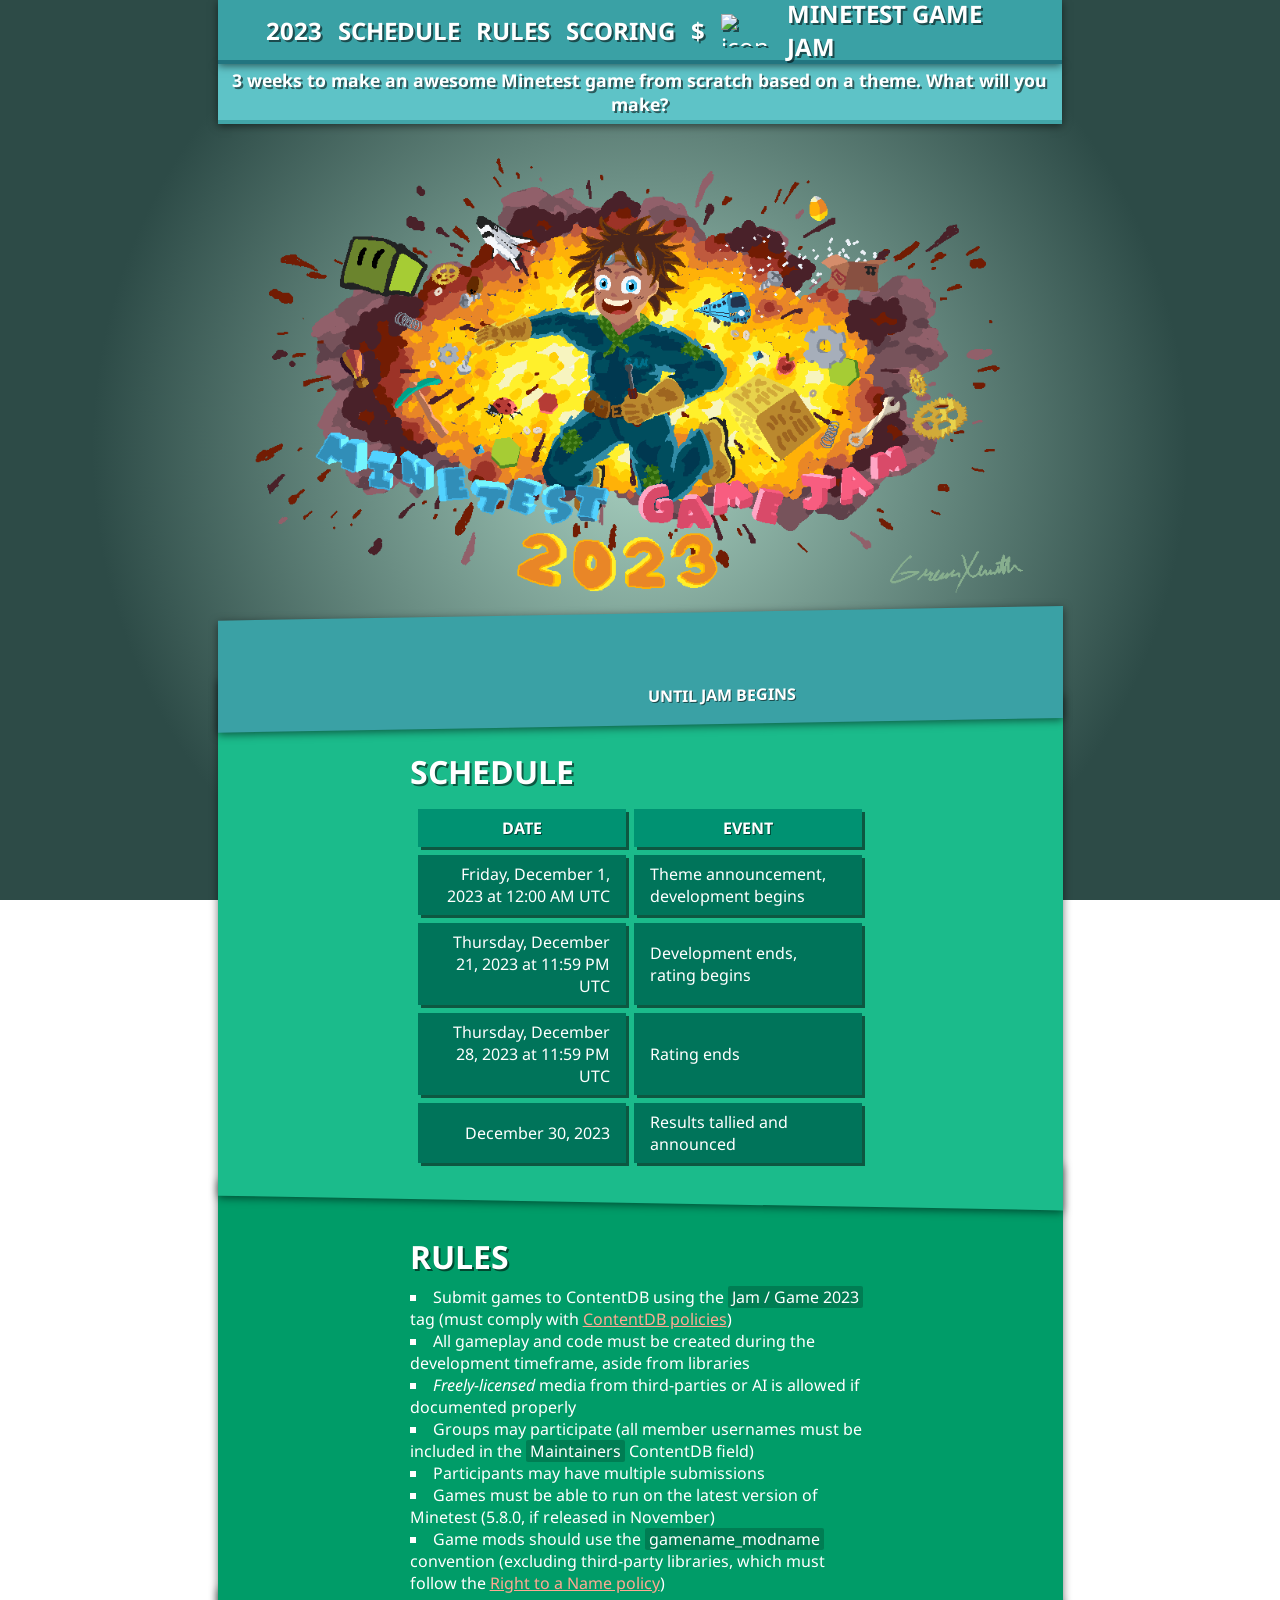
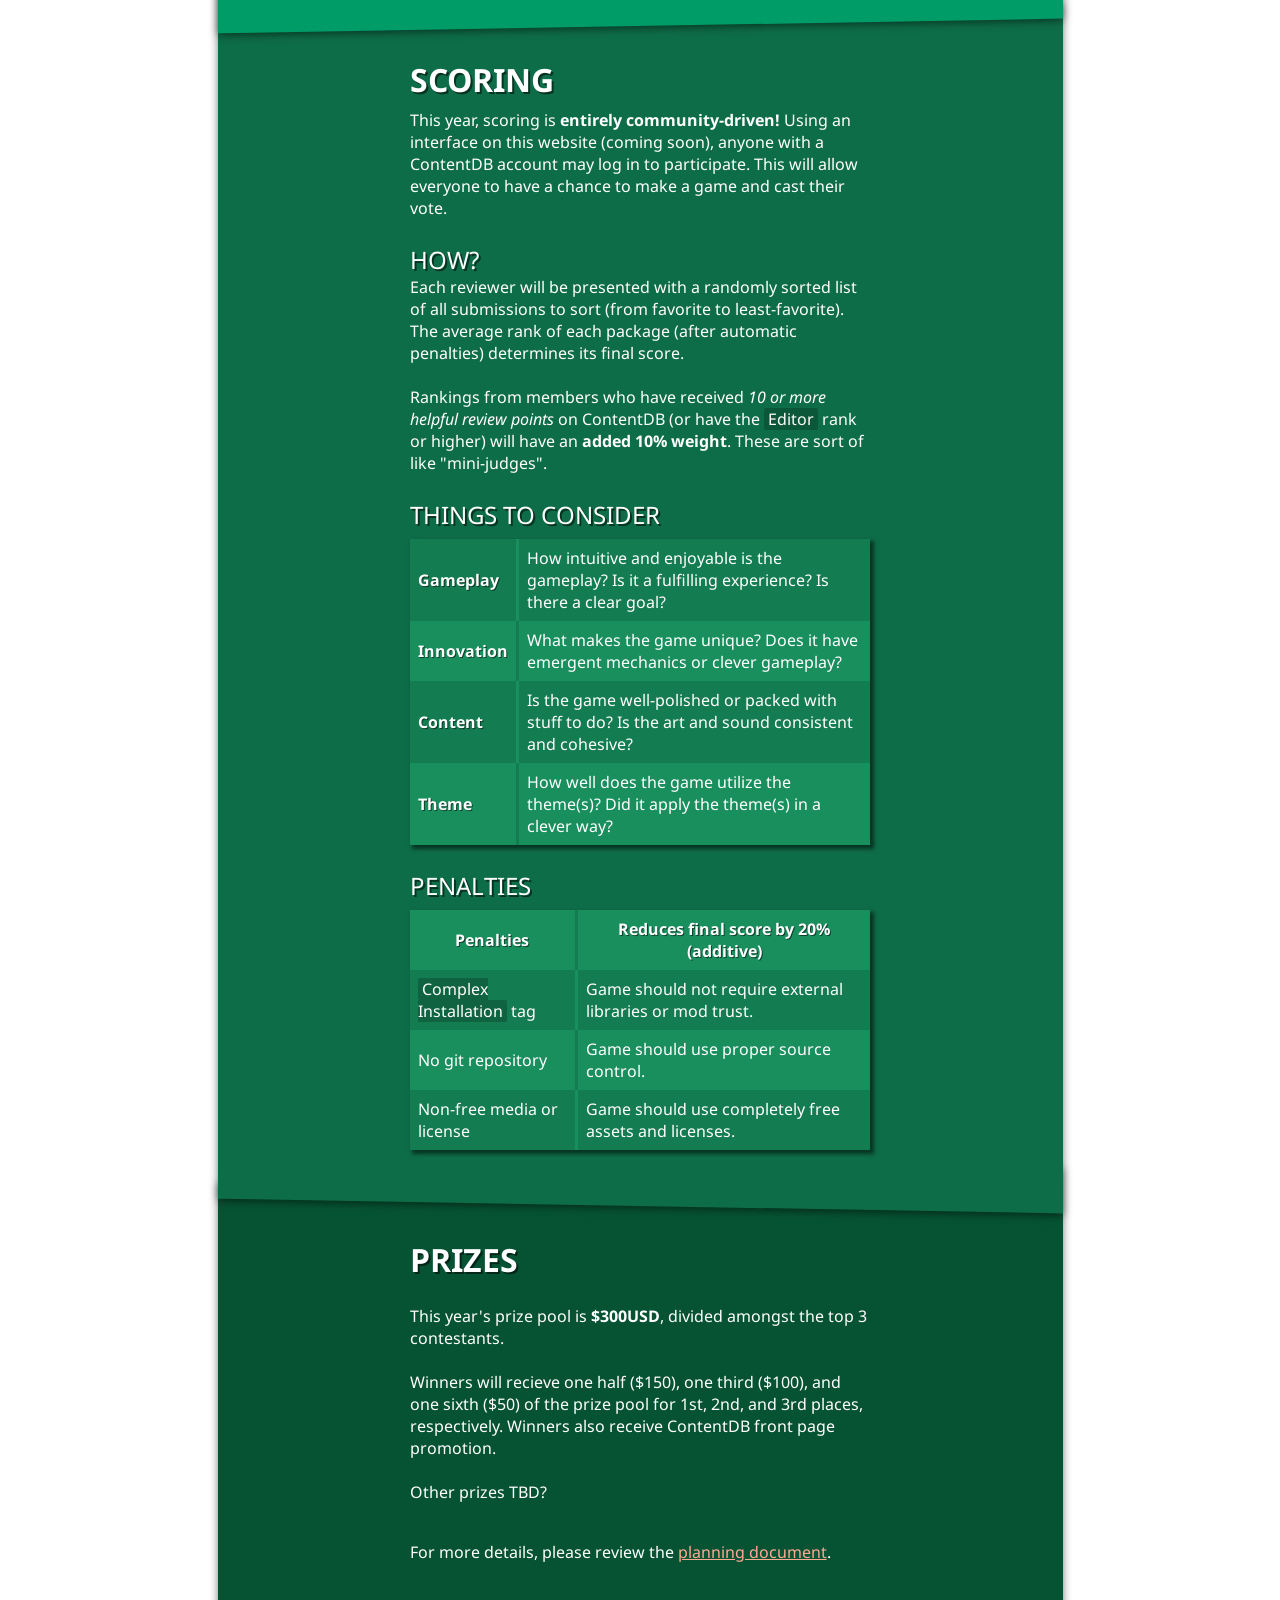
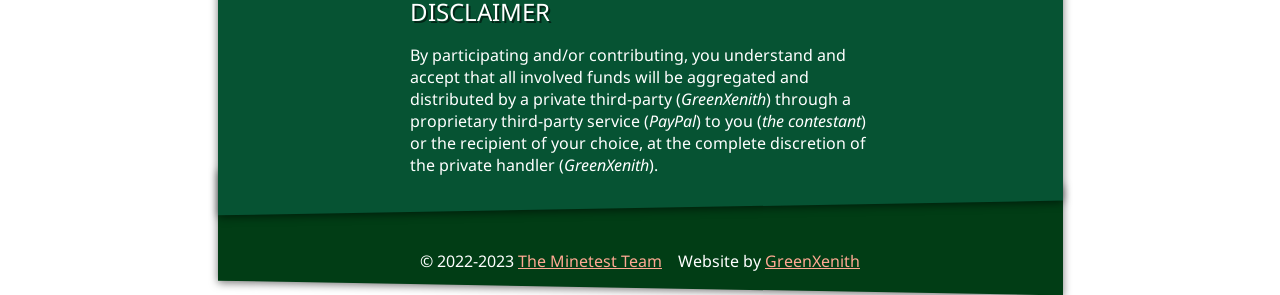
==== site/index.html @ 5c300ced "Add disclaimer" ====
<!DOCTYPE html>
<html lang="en">
<head>
    <meta charset="UTF-8">
    <meta http-equiv="X-UA-Compatible" content="IE=edge">
    <meta name="viewport" content="width=device-width, initial-scale=1.0">

    <title>2023 Minetest GAME JAM</title>
    <link rel="icon" href="https://raw.githubusercontent.com/minetest/minetest.github.io/master/media/icon.svg">

    <meta property="og:title" content="2023 Minetest GAME JAM" />
    <meta property="og:type" content="website" />
    <meta property="og:image" content="https://jam.minetest.net/img/banner.png" />
    <meta property="og:url" content="https://jam.minetest.net" />
    <meta name="theme-color" content="#688479">
    <meta name="twitter:card" content="summary_large_image" />

    <link rel="stylesheet" href="index.css?v=2">
</head>
<body>
    <div id="page-container">
        <nav>
            <ul>
                <li><a href="#">2023</a></li>
                <li><a href="#schedule">SCHEDULE</a></li>
                <li><a href="#rules">RULES</a></li>
                <li><a href="#scoring">SCORING</a></li>
                <li><a href="#prizes">$</a></li>
            </ul>
            <div>
                <img alt="icon" src="https://raw.githubusercontent.com/minetest/minetest.github.io/master/media/icon.svg">
                <h2>Minetest GAME JAM</h2>
            </div>
        </nav>

        <p id="about">3 weeks to make an awesome Minetest game from scratch based on a theme. What will you make?</p>

        <div id="banner">
            <img alt="" src="img/banner_layer_explosion.png">
            <img alt="" src="img/banner_layer_sam.png">
            <img alt="" src="img/banner_layer_words.png">
        </div>

        <div id="main">
            <div id="countdown">
                <div id="timer">
                    <div id="clock"></div>
                    <div id="next-event">until jam begins</div>
                </div>
            </div>
            <div id="schedule" class="content">
                <h1>Schedule</h1>
                <table>
                    <thead>
                        <tr>
                            <th>Date</th>
                            <th>Event<br></th>
                        </tr>
                    </thead>
                    <tbody>
                        <tr>
                            <td class="date" data-date="2023-12-01T00:00Z">December 1, 2023 @ 00:00 UTC</td>
                            <td>Theme announcement, development begins</td>
                        </tr>
                        <tr>
                            <td class="date" data-date="2023-12-21T23:59Z">December 21, 2023 @ 23:59 UTC</td>
                            <td>Development ends, rating begins</td>
                        </tr>
                        <tr>
                            <td class="date" data-date="2023-12-28T23:59Z">December 28, 2023 @ 23:59 UTC</td>
                            <td>Rating ends</td>
                        </tr>
                        <tr>
                            <td>December 30, 2023</td>
                            <td>Results tallied and announced<br></td>
                        </tr>
                    </tbody>
                </table>
            </div>
            <div id="rules" class="content">
                <h1>Rules</h1>
                <ul>
                    <li>Submit games to ContentDB using the <code>Jam / Game 2023</code> tag (must comply with <a href="https://content.minetest.net/policy_and_guidance/" target="_blank">ContentDB policies</a>)</li>
                    <li>All gameplay and code must be created during the development timeframe, aside from libraries</li>
                    <li><em>Freely-licensed</em> media from third-parties or AI is allowed if documented properly
                    <li>Groups may participate (all member usernames must be included in the <code>Maintainers</code> ContentDB field)</li>
                    <li>Participants may have multiple submissions</li>
                    <li>Games must be able to run on the latest version of Minetest (5.8.0, if released in November)</li>
                    <li>Game mods should use the <code>gamename_modname</code> convention (excluding third-party libraries, which must follow the <a href="https://content.minetest.net/policy_and_guidance/#31-right-to-a-name" target="_blank">Right to a Name policy</a>)</li>
                </ul>
            </div>
            <div id="scoring" class="content">
                <h1>Scoring</h1>
                <p>
                    This year, scoring is <strong>entirely community-driven!</strong> Using an interface on this website (coming soon), anyone with a ContentDB account may log in to participate. This will allow everyone to have a chance to make a game and cast their vote.
                </p>
                <h2>How?</h2>
                <p>
                    Each reviewer will be presented with a randomly sorted list of all submissions to sort (from favorite to least-favorite). The average rank of each package (after automatic penalties) determines its final score.<br><br>
                    Rankings from members who have received <em>10 or more helpful review points</em> on ContentDB (or have the <code>Editor</code> rank or higher) will have an <strong>added 10% weight</strong>. These are sort of like "mini-judges".
                </p>
                <h2>Things to Consider</h2>
                <table id="criteria">
                    <tbody>
                        <tr>
                            <td>Gameplay</td>
                            <td>How intuitive and enjoyable is the gameplay? Is it a fulfilling experience? Is there a clear goal?</td>
                        </tr>
                        <tr>
                            <td>Innovation</td>
                            <td>What makes the game unique? Does it have emergent mechanics or clever gameplay?</td>
                        </tr>
                        <tr>
                            <td>Content</td>
                            <td>Is the game well-polished or packed with stuff to do? Is the art and sound consistent and cohesive?</td>
                        </tr>
                        <tr>
                            <td>Theme</td>
                            <td>How well does the game utilize the theme(s)? Did it apply the theme(s) in a clever way?</td>
                        </tr>
                    </tbody>
                </table>
                <h2>Penalties</h2>
                <table id="penalties">
                    <thead>
                        <tr>
                            <th>Penalties</th>
                            <th>Reduces final score by 20% (additive)</th>
                        </tr>
                    </thead>
                    <tbody>
                        <tr>
                            <td><code>Complex Installation</code> tag</td>
                            <td>Game should not require external libraries or mod trust.</td>
                        </tr>
                        <tr>
                            <td>No git repository</td>
                            <td>Game should use proper source control.</td>
                        </tr>
                        <tr>
                            <td>Non-free media or license</td>
                            <td>Game should use completely free assets and licenses.</td>
                        </tr>
                    </tbody>
                </table>
            </div>
            <div id="prizes" class="content">
                <h1>Prizes</h1>
                <p>
                    This year's prize pool is <strong>$300USD</strong>, divided amongst the top 3 contestants.<br><br>
                    Winners will recieve one half ($150), one third ($100), and one sixth ($50) of the prize pool for 1st, 2nd, and 3rd places, respectively. Winners also receive ContentDB front page promotion.<br><br>
                    Other prizes TBD?<br><br>
                </p>
                <p>For more details, please review the <a href="https://github.com/GreenXenith/minetestgamejam/blob/master/2023/PLANNING.md#scoring" target="_blank">planning document</a>.</p>
                <h2>Disclaimer</h2>
                <p>By participating and/or contributing, you understand and accept that all involved funds will be aggregated and distributed by a private third-party (<em>GreenXenith</em>) through a proprietary third-party service (<em>PayPal</em>) to you (<em>the contestant</em>) or the recipient of your choice, at the complete discretion of the private handler (<em>GreenXenith</em>).</p>
            </div>
            <div id="footer" class="content">
                <span>&copy; 2022-2023 <a href="https://www.minetest.net/" target="
                    ">The Minetest Team</a></span>
                <span>Website by <a href="https://www.greenxenith.com/" target="
                    ">GreenXenith</a></span>
            </footer>
        </div>
    </div>

    <script src="index.js"></script>
</body>
</html>
---- site/index.css ----
/* Config */
:root {
    --color-1: rgb(58, 161, 165);
    --color-2: rgb(27, 187, 139);
    --color-3: rgb(0, 156, 104);
    --color-4: rgb(14, 109, 73);
    --color-5: rgb(6, 83, 51);
    --color-6: rgb(1, 61, 21);

    --sections: 6;
    --shadow-color: #00000088;
    --section-shadow: 0 2px 8px var(--shadow-color);
}

/* Fonts */
@font-face {
    src: url("fonts/NotoSans-Regular.ttf");
    font-family: "Noto Sans";
    font-style: normal;
    font-weight: 400;
}

@font-face {
    src: url("fonts/NotoSans-Italic.ttf");
    font-family: "Noto Sans";
    font-style: italic;
    font-weight: 400;
}

@font-face {
    src: url("fonts/NotoSans-Light.ttf");
    font-family: "Noto Sans";
    font-style: normal;
    font-weight: 300;
}

@font-face {
    src: url("fonts/NotoSans-LightItalic.ttf");
    font-family: "Noto Sans";
    font-style: italic;
    font-weight: 300;
}

@font-face {
    src: url("fonts/NotoSans-Bold.ttf");
    font-family: "Noto Sans";
    font-style: normal;
    font-weight: 700;
}

@font-face {
    src: url("fonts/NotoSans-BoldItalic.ttf");
    font-family: "Noto Sans";
    font-style: italic;
    font-weight: 700;
}

/* General */
* {
    box-sizing: border-box;
    margin: 0;
    padding: 0;
    border: 0;
    font-family: "Noto Sans", Times, sans-serif;
    font-weight: normal;
    color: #ffffff;
}

html, body {
    scrollbar-color: var(--color-1) transparent;
    scroll-behavior: smooth;
    box-sizing: border-box;
    height: 100%; width: 100%;
    margin: 0; padding: 0;
}

::-webkit-scrollbar-thumb {
    background: var(--color-1);
}

::-webkit-scrollbar, ::-webkit-scrollbar-track {
    background: var(--color-1);
}

body {
    display: flex;
    flex-direction: column;
    align-items: center;
    background: radial-gradient(circle, #a9d1c1, #2d4b47 70%);
    background-attachment: fixed;
}

#page-container {
    width: 66%;
    height: 100%;
}

nav {
    box-shadow: var(--section-shadow);
    padding-inline: 3rem;
    display: flex;
    flex-direction: row;
    justify-content: space-between;
    align-items: center;
    position: fixed;
    z-index: calc(var(--sections) + 1);
    width: 66%;
    height: 4rem;
    background-color: var(--color-1);
    border-bottom: 4px solid rgb(34, 117, 128);
    font-size: 1.5rem;
}

nav ul {
    display: flex;
    list-style-type: none;
}

nav ul li {
    margin-right: 1rem;
}

nav ul li a {
    font-weight: bold;
    color: white;
    text-decoration: none;
    text-shadow: 2px 2px var(--shadow-color);
}

nav ul li:hover {
    transform: translateX(-2px) translateY(-2px);
}

nav ul li:hover a {
    text-shadow: 4px 4px 1px var(--shadow-color);
}

nav div {
    filter: drop-shadow(2px 2px var(--shadow-color));
    display: flex;
    align-items: center;
}

nav img {
    display: inline;
    height: 2rem;
    margin-right: 0.5rem;
}

nav h2 {
    font-size: inherit;
    font-weight: bold;
    text-transform: uppercase;
}

#about {
    box-shadow: var(--section-shadow);
    font-weight: bold;
    text-shadow: 2px 2px var(--shadow-color);
    font-size: 1.1rem;
    margin-top: 4rem;
    text-align: center;
    background-color: rgb(94, 195, 199);
    border-bottom: 4px solid rgb(66, 165, 168);
    padding: 0.25rem;
}

#banner {
    display: flex;
    flex-direction: column;
    justify-content: center;
    align-items: center;
    position: relative;
    width: 100%;
    min-width: 100%;
    height: 50%;
    margin-top: 2rem;
    margin-bottom: 2rem;
}

#banner img {
    position: absolute;
    max-width: 100%;
    max-height: 100%;
    transition-timing-function: ease-out;
    transition-duration: 0.1s;
    transition-property: transform;
}

/* Main */
.content {
    scroll-margin-top: 1rem;
    padding-inline: 12rem;
    display: flex;
    flex-direction: column;
    justify-content: center;
    padding-bottom: 2rem;
}

.content h1 {
    margin-top: 2rem;
    margin-bottom: 0.5rem;
    font-weight: bold;
    text-transform: uppercase;
    text-shadow: 2px 2px var(--shadow-color);
}

.content a, footer a {
    color: rgb(255, 169, 147);
}

.content a:hover, footer a:hover {
    color: rgb(255, 204, 192);
}

code {
    padding: 0rem 0.25rem;
    background-color: #00000033;
    border-radius: 2px;
}

strong {
    font-weight: bold;
}

#main {
    margin-bottom: 5rem;
}

#main > * {
    margin-block: -2rem;
    padding-block: 2rem;
    position: relative;
    z-index: 3;
}

#main > *::before {
    box-shadow: var(--section-shadow);
    content: "";
    position: absolute;
    z-index: -1;
    top: 0;
    left: 0;
    width: 100%;
    height: 100%;
}

#main > *:nth-child(2n)::before {
    transform: skewY(1deg);
}

#main > *:nth-child(2n-1)::before {
    transform: skewY(-1deg);
}

#main > *:nth-child(1) {
    z-index: calc(var(--sections) - 0);
}

#main > *:nth-child(2) {
    z-index: calc(var(--sections) - 1);
}

#main > *:nth-child(3) {
    z-index: calc(var(--sections) - 2);
}

#main > *:nth-child(4) {
    z-index: calc(var(--sections) - 3);
}

#main > *:nth-child(5) {
    z-index: calc(var(--sections) - 4);
}

#main > *:nth-child(6) {
    z-index: calc(var(--sections) - 5);
}

#main > *:nth-child(1)::before {
    background-color: var(--color-1);
}

#main > *:nth-child(2)::before {
    background-color: var(--color-2);
}

#main > *:nth-child(3)::before {
    background-color: var(--color-3);
}

#main > *:nth-child(4)::before {
    background-color: var(--color-4);
}

#main > *:nth-child(5)::before {
    background-color: var(--color-5);
}

#main > *:nth-child(6)::before {
    background-color: var(--color-6);
}

#countdown {
    transform-origin: bottom right;
    display: flex;
    justify-content: center;
    align-items: center;
    transform: skewY(-1deg);
    height: 7rem;
}

#countdown::before {
    transform: skewY(0) !important;
}

#timer {
    position: relative;
}

#timer #clock {
    display: inline;
    font-size: 3rem;
    font-weight: bold;
    text-shadow: 3px 3px var(--shadow-color);
}

#timer #next-event {
    display: inline;
    position: absolute;
    top: 1rem;
    width: max-content;
    margin-left: 0.5rem;
    font-size: 1rem;
    font-weight: 600;
    text-transform: uppercase;
    text-shadow: 1px 1px var(--shadow-color);
}

#schedule table {
    border-spacing: 0.5rem;
}

#schedule table th, #schedule table td {
    box-shadow: 3px 3px var(--shadow-color);
    padding: 0.5rem 1rem;
}

#schedule tr td:first-child {
    text-align: end;
}

#schedule th {
    background-color: rgb(0, 146, 114);
    font-weight: bold;
    text-transform: uppercase;
    text-shadow: 1px 1px var(--shadow-color);
}

#schedule td {
    background-color: rgb(0, 116, 90);
}

#rules ul {
    list-style-position: inside;
    list-style-type: square;
}

#scoring h2 {
    text-transform: uppercase;
    text-shadow: 2px 2px var(--shadow-color);
}

#scoring p, #scoring table {
    margin-bottom: 1.5rem;
}

#scoring table {
    border-collapse: collapse;
    box-shadow: 3px 3px 4px 1px var(--shadow-color);
    margin-top: 0.5rem;
    --table-color-1: rgb(25, 143, 94);
    --table-color-2: rgb(20, 124, 81);
}

#scoring table tr, #scoring table td, #scoring table th {
    padding: 0.5rem 0.5rem;
}

#scoring table tr:nth-child(odd) td:first-child {
    border-right: 3px solid var(--table-color-1);
}

#scoring table tr:nth-child(even) td:first-child, #scoring table th:first-child {
    border-right: 3px solid var(--table-color-2);
}

#scoring table tr:nth-child(odd) {
    background-color: var(--table-color-2);
}

#scoring table th, #scoring table tr:nth-child(even) {
    background-color: var(--table-color-1);
}

#criteria td:first-child, #penalties th {
    text-shadow: 1px 1px var(--shadow-color);
    font-weight: bold;
}

#scoring p:last-child {
    margin-top: 2rem;
}

#prizes h2 {
    margin-top: 2rem;
    text-transform: uppercase;
    text-shadow: 2px 2px var(--shadow-color);
}

#prizes p {
    margin-top: 1rem;
}

#footer {
    flex-direction: row;
    justify-content: center;
    align-items: flex-end;
    gap: 1rem;
    height: 5rem;
    padding-top: 6rem;
    padding-bottom: 1rem;
}

@media (max-width: 1000px) {
    nav {
        justify-content: center;
        position: relative;
        width: 100%;
        padding: 1rem;
    }

    nav ul {
        display: none;
    }

    nav div {
        font-size: 1rem;
    }

    #about {
        margin-top: 0;
    }

    #banner {
        height: 30%;
    }

    #page-container {
        width: 80%;
    }

    .content {
        padding-inline: 1rem;
    }

    #timer #clock {
        display: block;
        font-size: 2rem;
    }

    #timer #next-event {
        display: block;
        position: relative;
        top: 0;
        margin-left: unset;
        text-align: center;
        width: 100%;
        text-shadow: 1px 1px var(--shadow-color);
    }
}
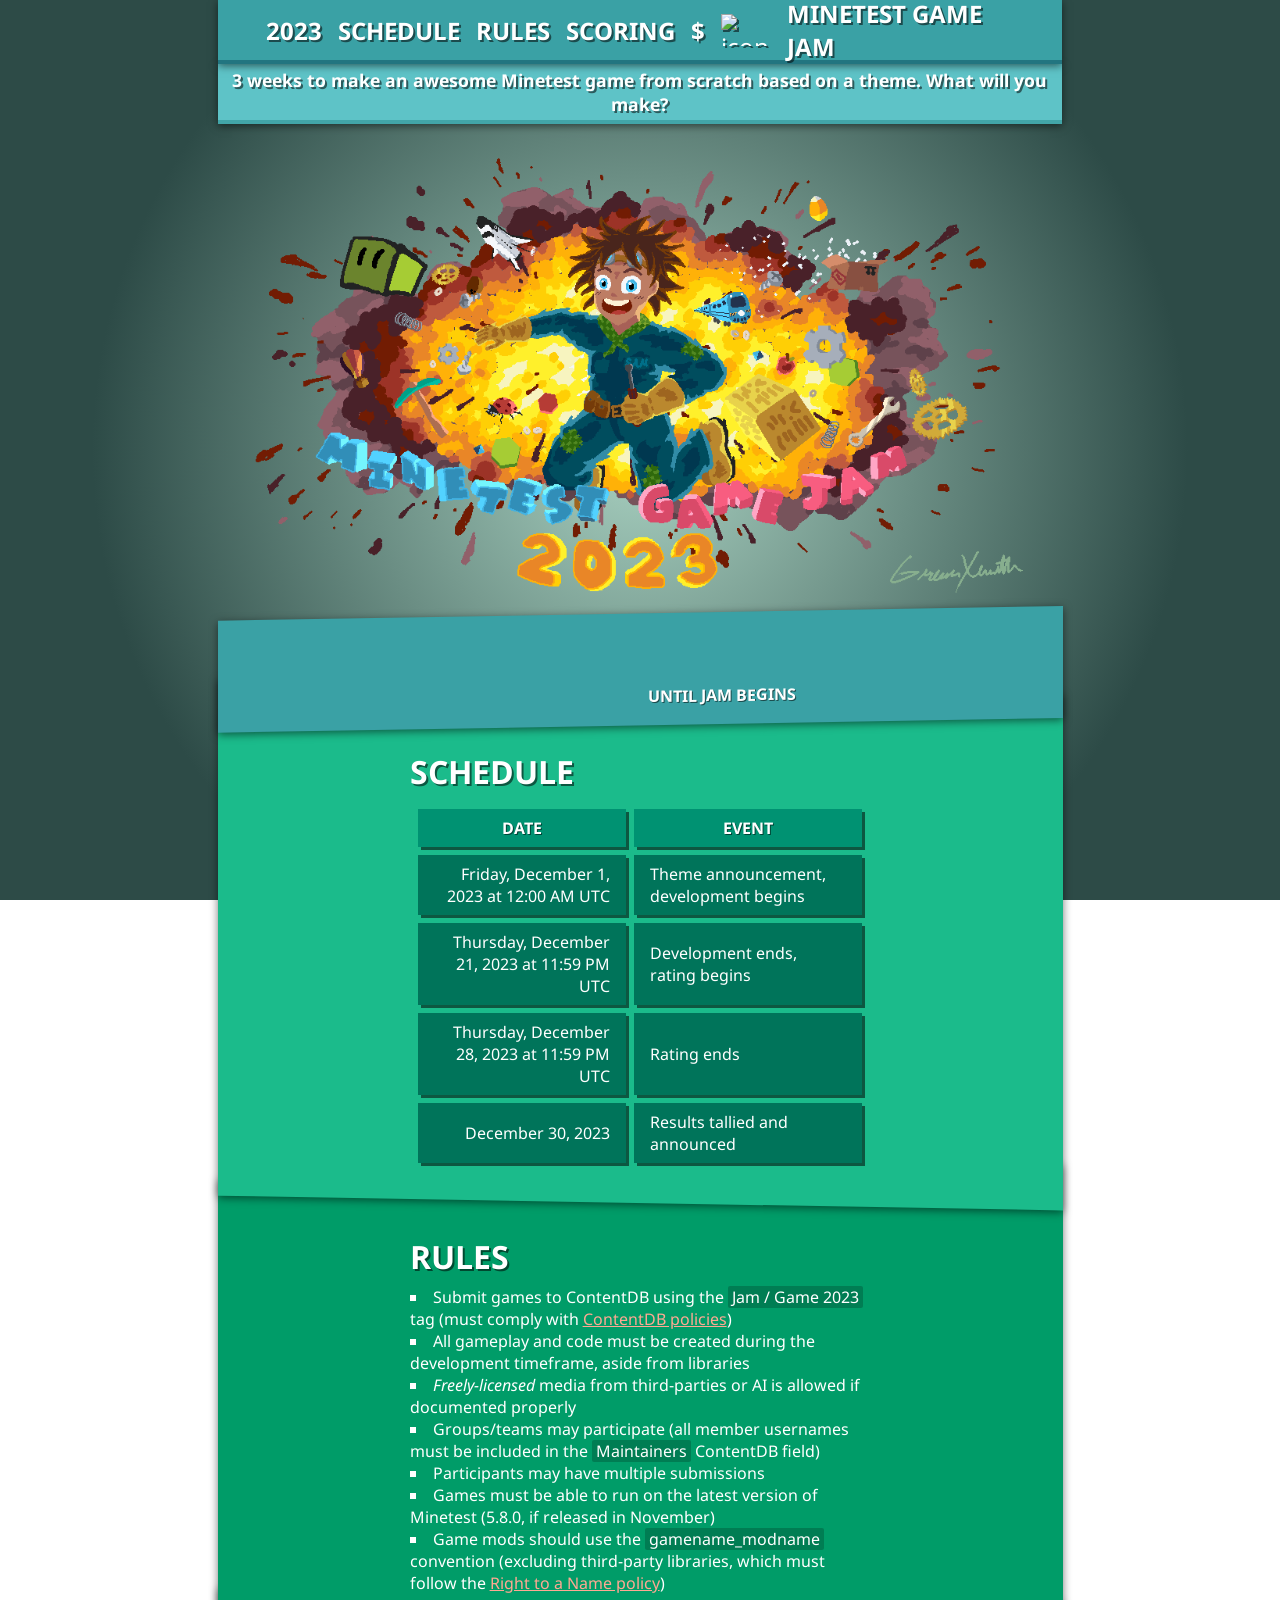
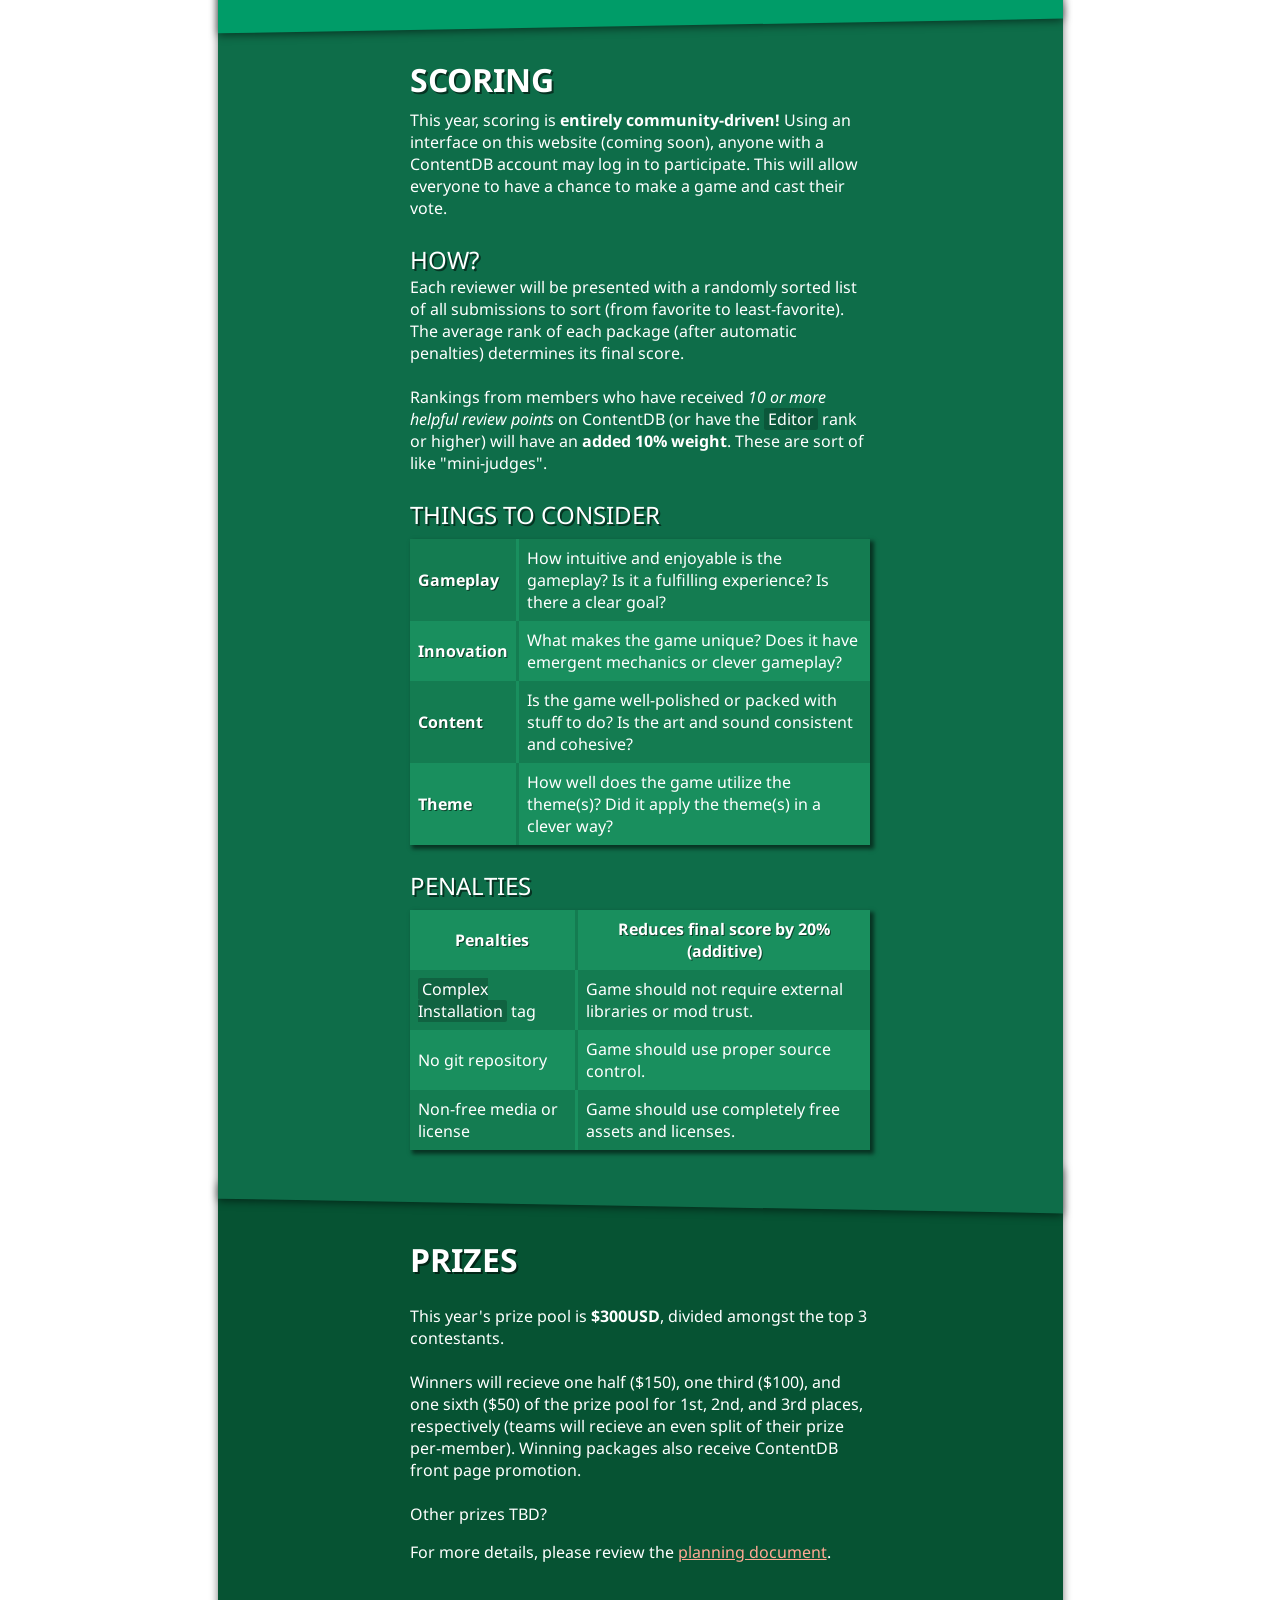
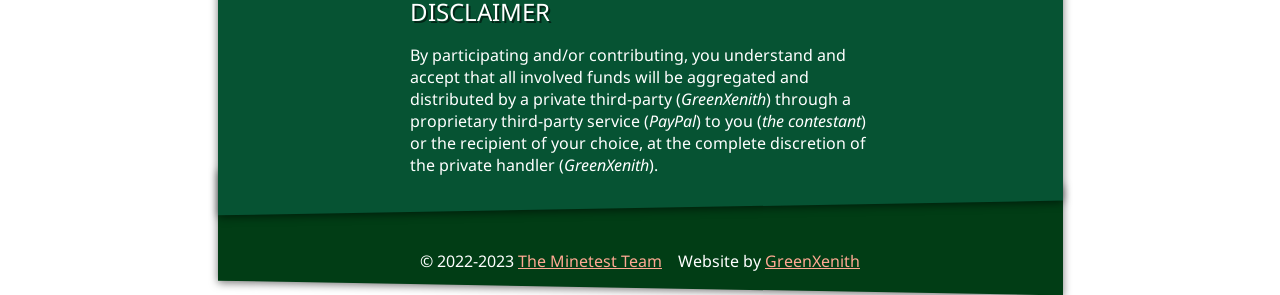
==== commit 763c92b1: "Clarify teams" ====
--- a/site/index.html
+++ b/site/index.html
@@ -83,7 +83,7 @@
                     <li>Submit games to ContentDB using the <code>Jam / Game 2023</code> tag (must comply with <a href="https://content.minetest.net/policy_and_guidance/" target="_blank">ContentDB policies</a>)</li>
                     <li>All gameplay and code must be created during the development timeframe, aside from libraries</li>
                     <li><em>Freely-licensed</em> media from third-parties or AI is allowed if documented properly
-                    <li>Groups may participate (all member usernames must be included in the <code>Maintainers</code> ContentDB field)</li>
+                    <li>Groups/teams may participate (all member usernames must be included in the <code>Maintainers</code> ContentDB field)</li>
                     <li>Participants may have multiple submissions</li>
                     <li>Games must be able to run on the latest version of Minetest (5.8.0, if released in November)</li>
                     <li>Game mods should use the <code>gamename_modname</code> convention (excluding third-party libraries, which must follow the <a href="https://content.minetest.net/policy_and_guidance/#31-right-to-a-name" target="_blank">Right to a Name policy</a>)</li>
@@ -148,8 +148,8 @@
                 <h1>Prizes</h1>
                 <p>
                     This year's prize pool is <strong>$300USD</strong>, divided amongst the top 3 contestants.<br><br>
-                    Winners will recieve one half ($150), one third ($100), and one sixth ($50) of the prize pool for 1st, 2nd, and 3rd places, respectively. Winners also receive ContentDB front page promotion.<br><br>
-                    Other prizes TBD?<br><br>
+                    Winners will recieve one half ($150), one third ($100), and one sixth ($50) of the prize pool for 1st, 2nd, and 3rd places, respectively (teams will recieve an even split of their prize per-member). Winning packages also receive ContentDB front page promotion.<br><br>
+                    Other prizes TBD?<br>
                 </p>
                 <p>For more details, please review the <a href="https://github.com/GreenXenith/minetestgamejam/blob/master/2023/PLANNING.md#scoring" target="_blank">planning document</a>.</p>
                 <h2>Disclaimer</h2>
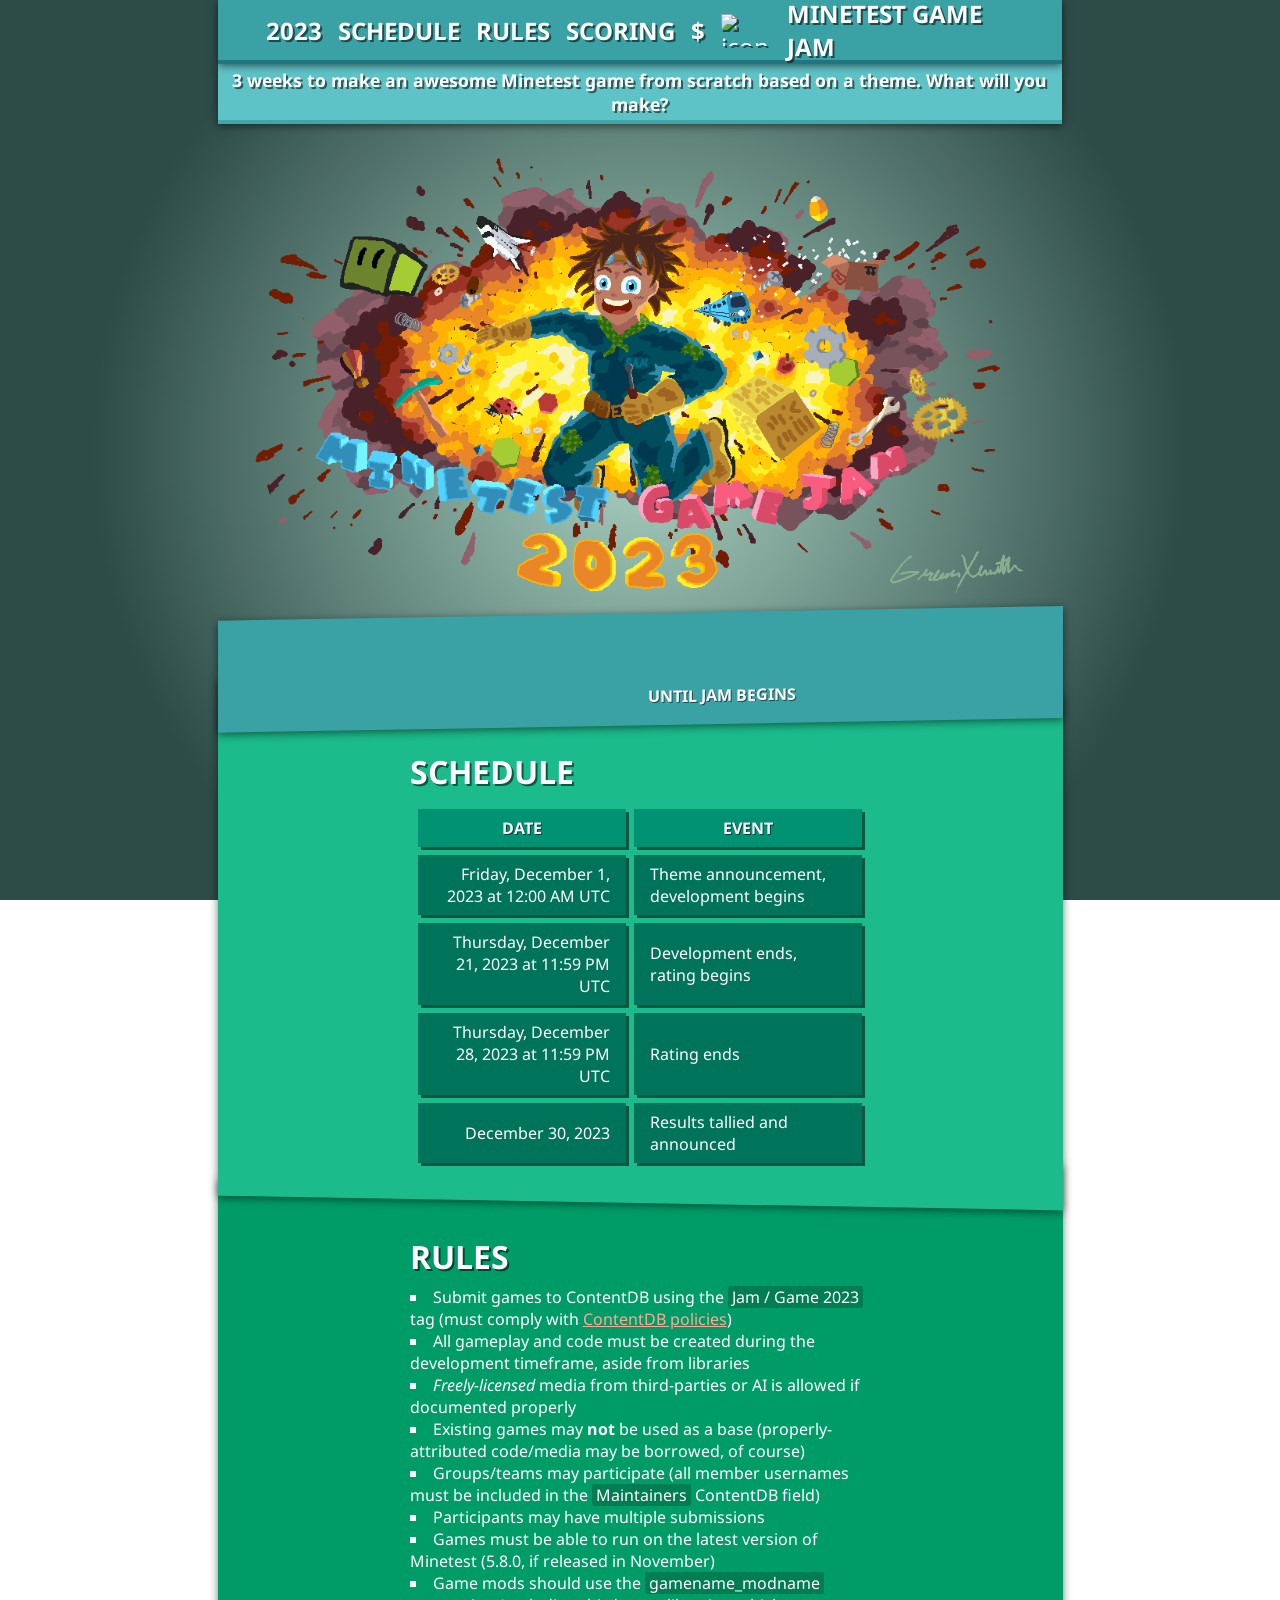
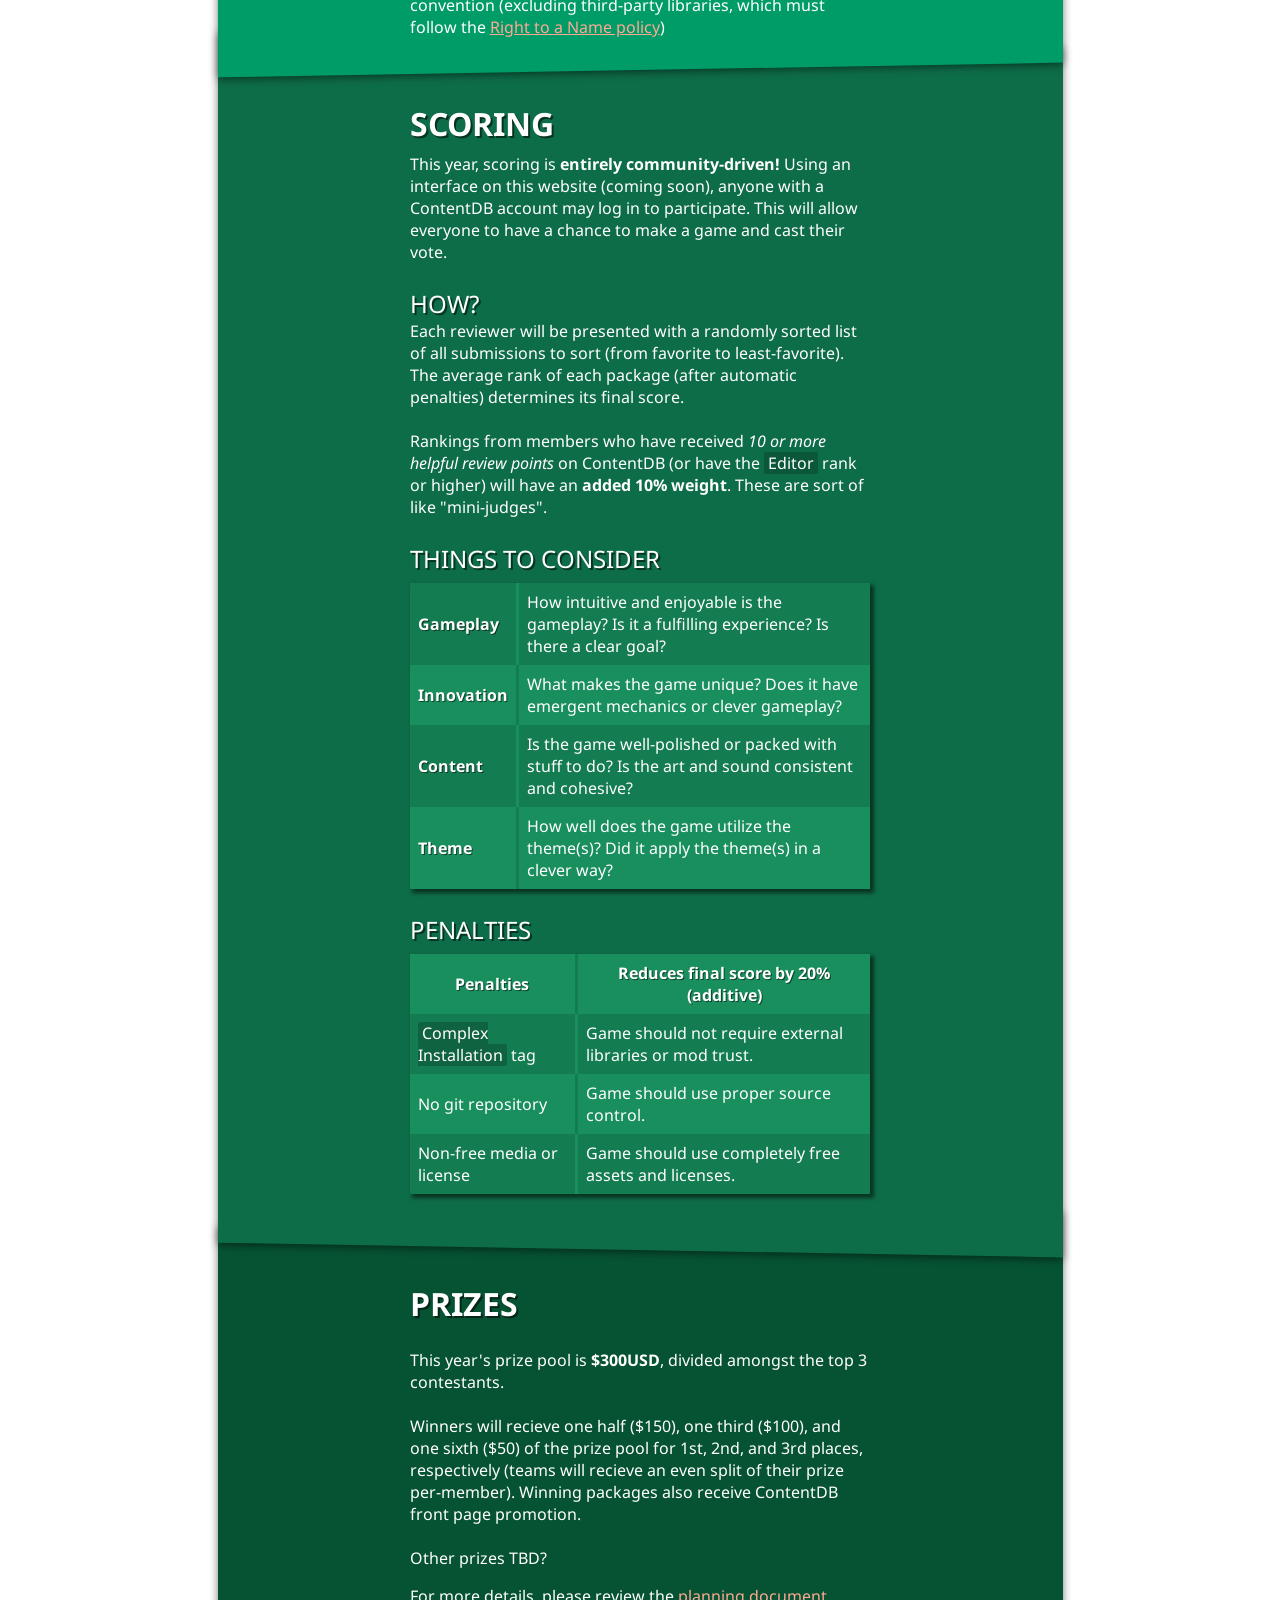
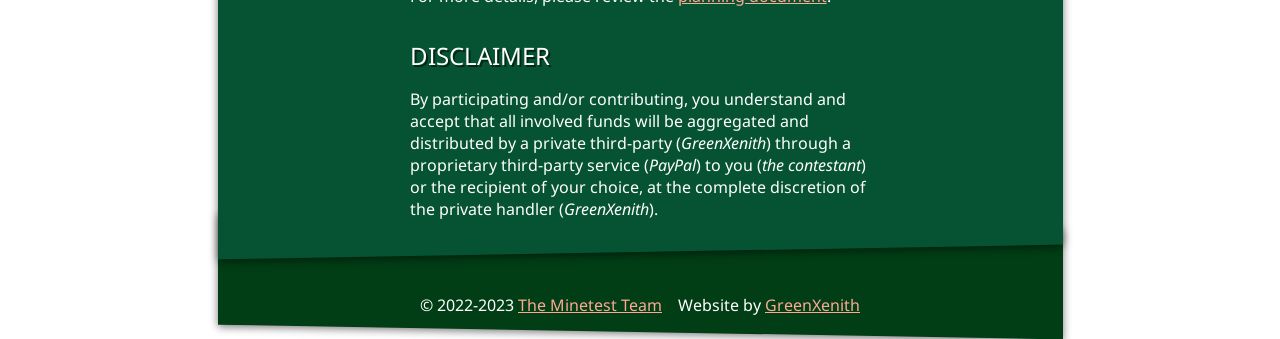
==== commit 4aee702e: "Clarify base games not allowed" ====
--- a/site/index.html
+++ b/site/index.html
@@ -82,7 +82,8 @@
                 <ul>
                     <li>Submit games to ContentDB using the <code>Jam / Game 2023</code> tag (must comply with <a href="https://content.minetest.net/policy_and_guidance/" target="_blank">ContentDB policies</a>)</li>
                     <li>All gameplay and code must be created during the development timeframe, aside from libraries</li>
-                    <li><em>Freely-licensed</em> media from third-parties or AI is allowed if documented properly
+                    <li><em>Freely-licensed</em> media from third-parties or AI is allowed if documented properly</li>
+                    <li>Existing games may <strong>not</strong> be used as a base (properly-attributed code/media may be borrowed, of course)</li>
                     <li>Groups/teams may participate (all member usernames must be included in the <code>Maintainers</code> ContentDB field)</li>
                     <li>Participants may have multiple submissions</li>
                     <li>Games must be able to run on the latest version of Minetest (5.8.0, if released in November)</li>
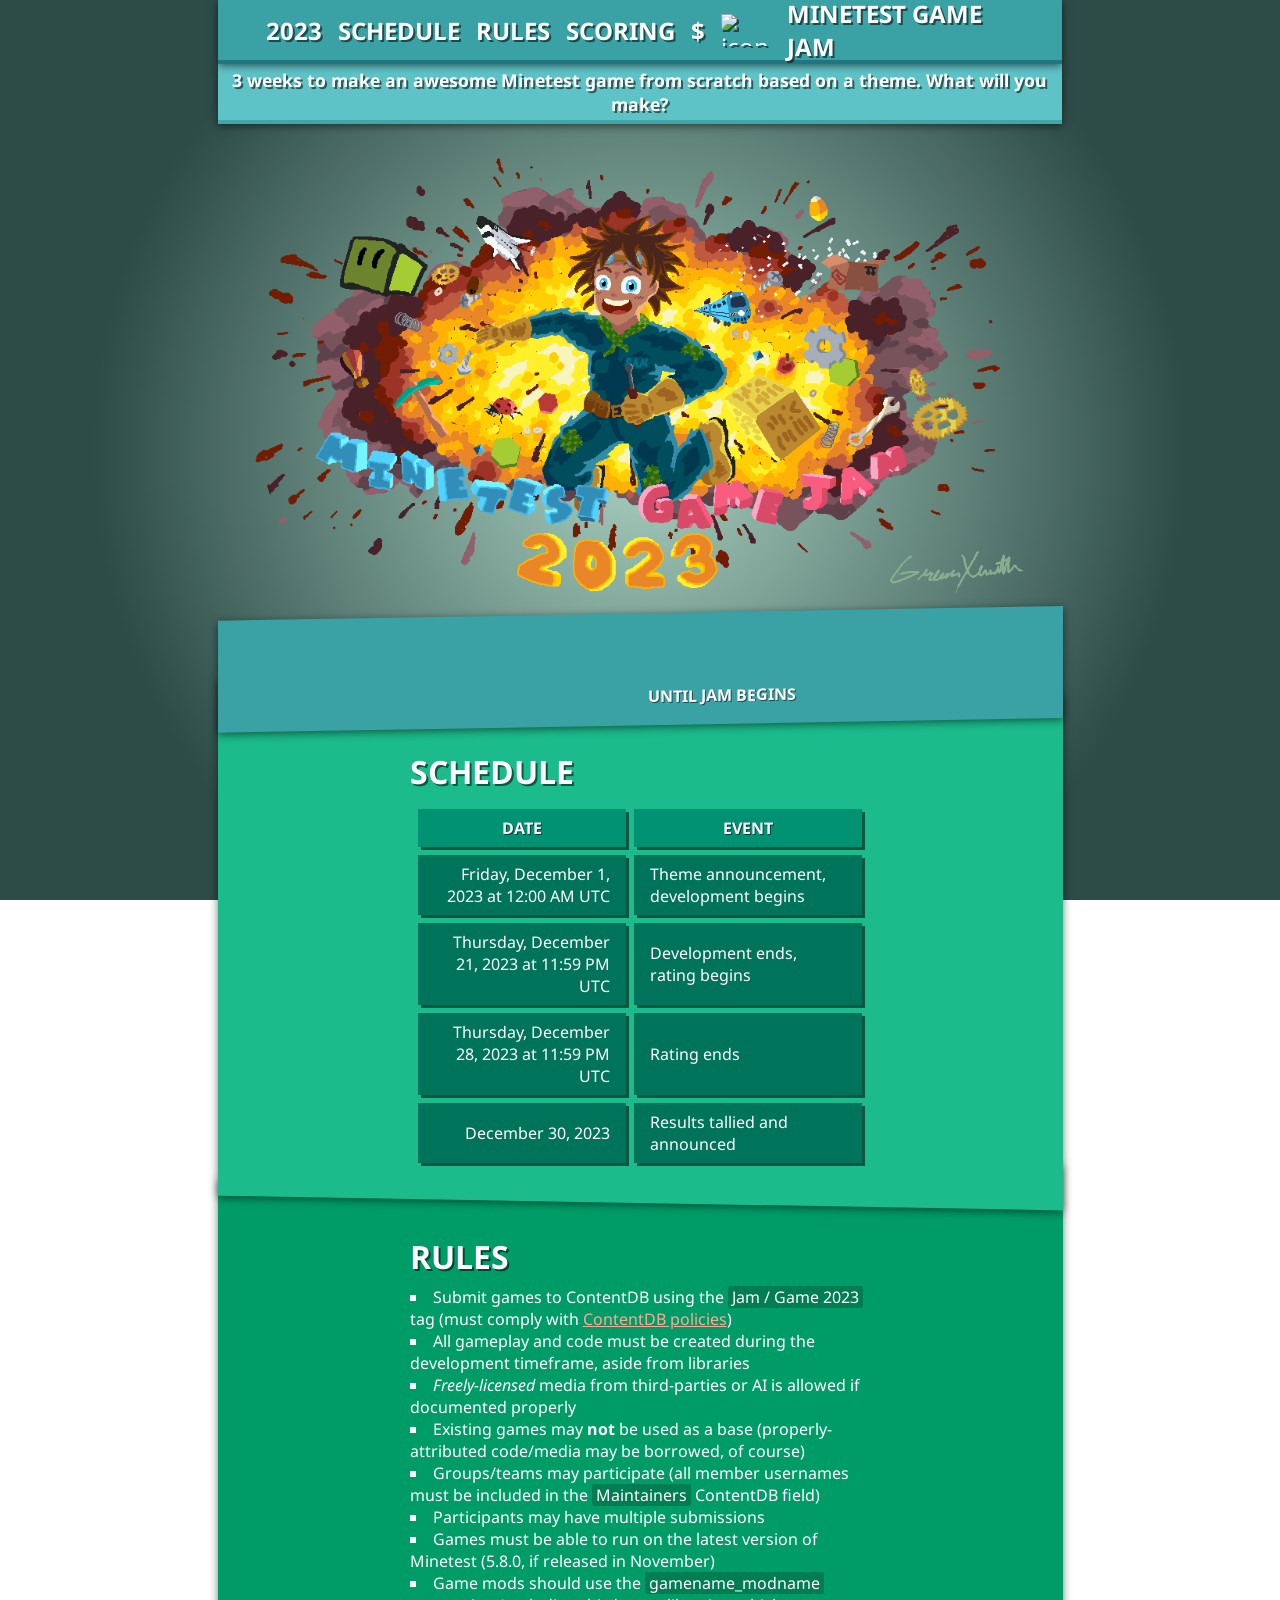
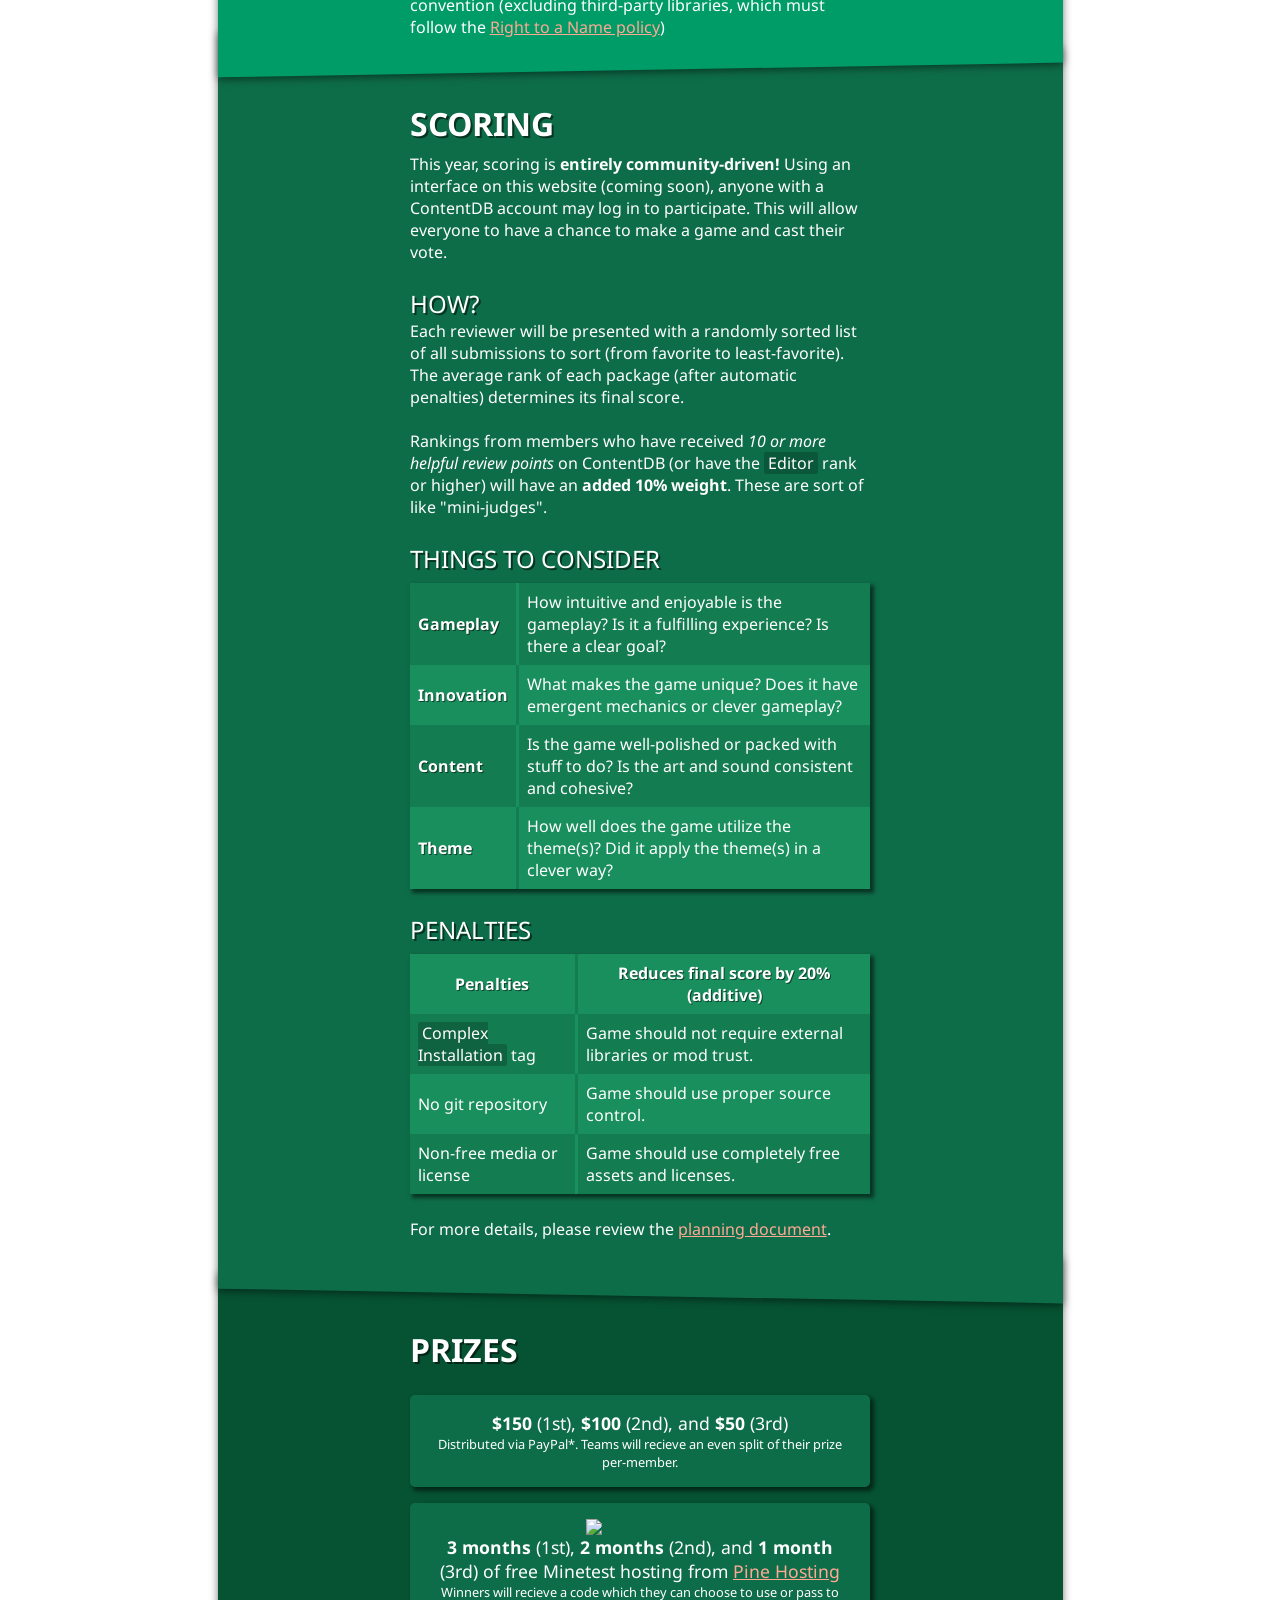
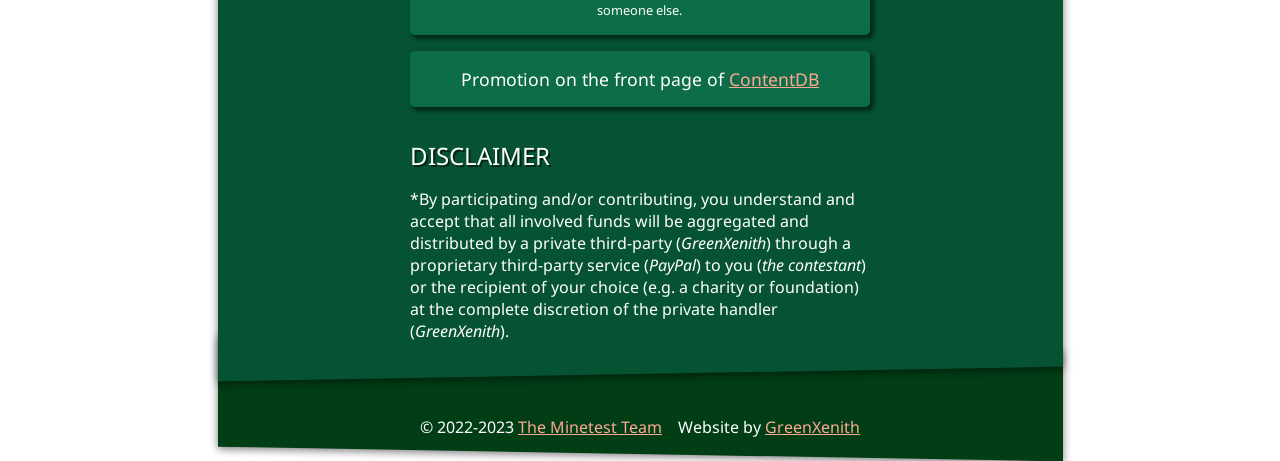
==== commit d1738a8e: "Update prize section" ====
--- a/site/index.html
+++ b/site/index.html
@@ -144,17 +144,26 @@
                         </tr>
                     </tbody>
                 </table>
+                <p>For more details, please review the <a href="https://github.com/GreenXenith/minetestgamejam/blob/master/2023/PLANNING.md#scoring" target="_blank">planning document</a>.</p>
             </div>
             <div id="prizes" class="content">
                 <h1>Prizes</h1>
-                <p>
-                    This year's prize pool is <strong>$300USD</strong>, divided amongst the top 3 contestants.<br><br>
-                    Winners will recieve one half ($150), one third ($100), and one sixth ($50) of the prize pool for 1st, 2nd, and 3rd places, respectively (teams will recieve an even split of their prize per-member). Winning packages also receive ContentDB front page promotion.<br><br>
-                    Other prizes TBD?<br>
-                </p>
-                <p>For more details, please review the <a href="https://github.com/GreenXenith/minetestgamejam/blob/master/2023/PLANNING.md#scoring" target="_blank">planning document</a>.</p>
+                <div class="prize">
+                    <p><strong>$150</strong> (1st), <strong>$100</strong> (2nd), and <strong>$50 </strong>(3rd)</p>
+                    <sub>Distributed via PayPal*. Teams will recieve an even split of their prize per-member.</sub>
+                </div>
+                <div class="prize">
+                    <img src="https://pinehosting.com/img/logo/logo2.webp">
+                    <p>
+                        <strong>3 months</strong> (1st), <strong>2 months</strong> (2nd), and <strong>1 month</strong> (3rd) of free Minetest hosting from <a href="https://pinehosting.com/minetest" target="_blank">Pine Hosting</a><br>
+                    </p>
+                    <sub>Winners will recieve a code which they can choose to use or pass to someone else.</sub>
+                </div>
+                <div class="prize">
+                    <p>Promotion on the front page of <a href="https://content.minetest.net/">ContentDB</a></p>
+                </div>
                 <h2>Disclaimer</h2>
-                <p>By participating and/or contributing, you understand and accept that all involved funds will be aggregated and distributed by a private third-party (<em>GreenXenith</em>) through a proprietary third-party service (<em>PayPal</em>) to you (<em>the contestant</em>) or the recipient of your choice, at the complete discretion of the private handler (<em>GreenXenith</em>).</p>
+                <p>*By participating and/or contributing, you understand and accept that all involved funds will be aggregated and distributed by a private third-party (<em>GreenXenith</em>) through a proprietary third-party service (<em>PayPal</em>) to you (<em>the contestant</em>) or the recipient of your choice (e.g. a charity or foundation) at the complete discretion of the private handler (<em>GreenXenith</em>).</p>
             </div>
             <div id="footer" class="content">
                 <span>&copy; 2022-2023 <a href="https://www.minetest.net/" target="
--- a/site/index.css
+++ b/site/index.css
@@ -408,8 +408,8 @@
     font-weight: bold;
 }
 
-#scoring p:last-child {
-    margin-top: 2rem;
+#prizes > p {
+    margin-top: 1rem;
 }
 
 #prizes h2 {
@@ -418,8 +418,28 @@
     text-shadow: 2px 2px var(--shadow-color);
 }
 
-#prizes p {
+.prize {
+    display: flex;
+    flex-direction: column;
+    align-items: center;
+    text-align: center;
+    background-color: var(--color-4);
     margin-top: 1rem;
+    padding: 1rem;
+    border-radius: 5px;
+    box-shadow: 3px 3px 4px 1px var(--shadow-color);
+}
+
+.prize p {
+    font-size: 1.1rem;
+}
+
+.prize sub {
+    font-size: 0.8rem;
+}
+
+.prize img {
+    width: 25%;
 }
 
 #footer {
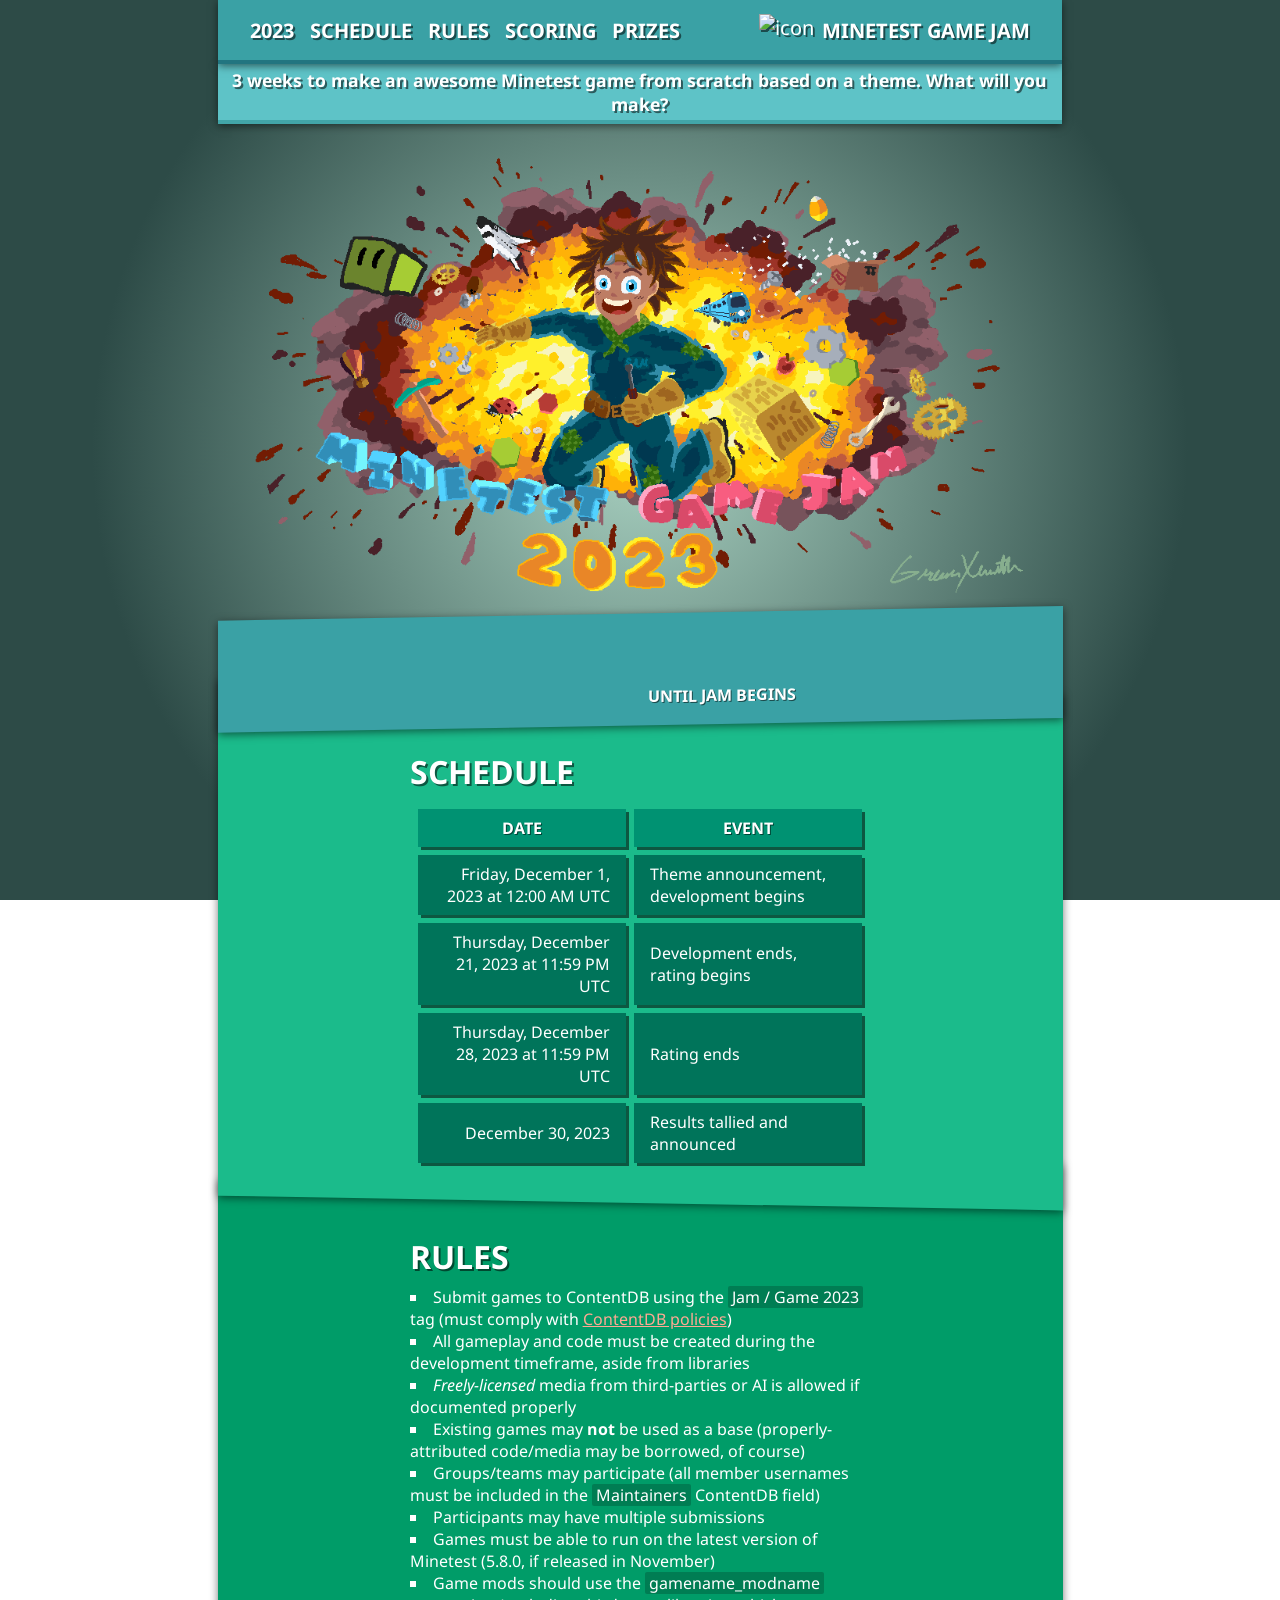
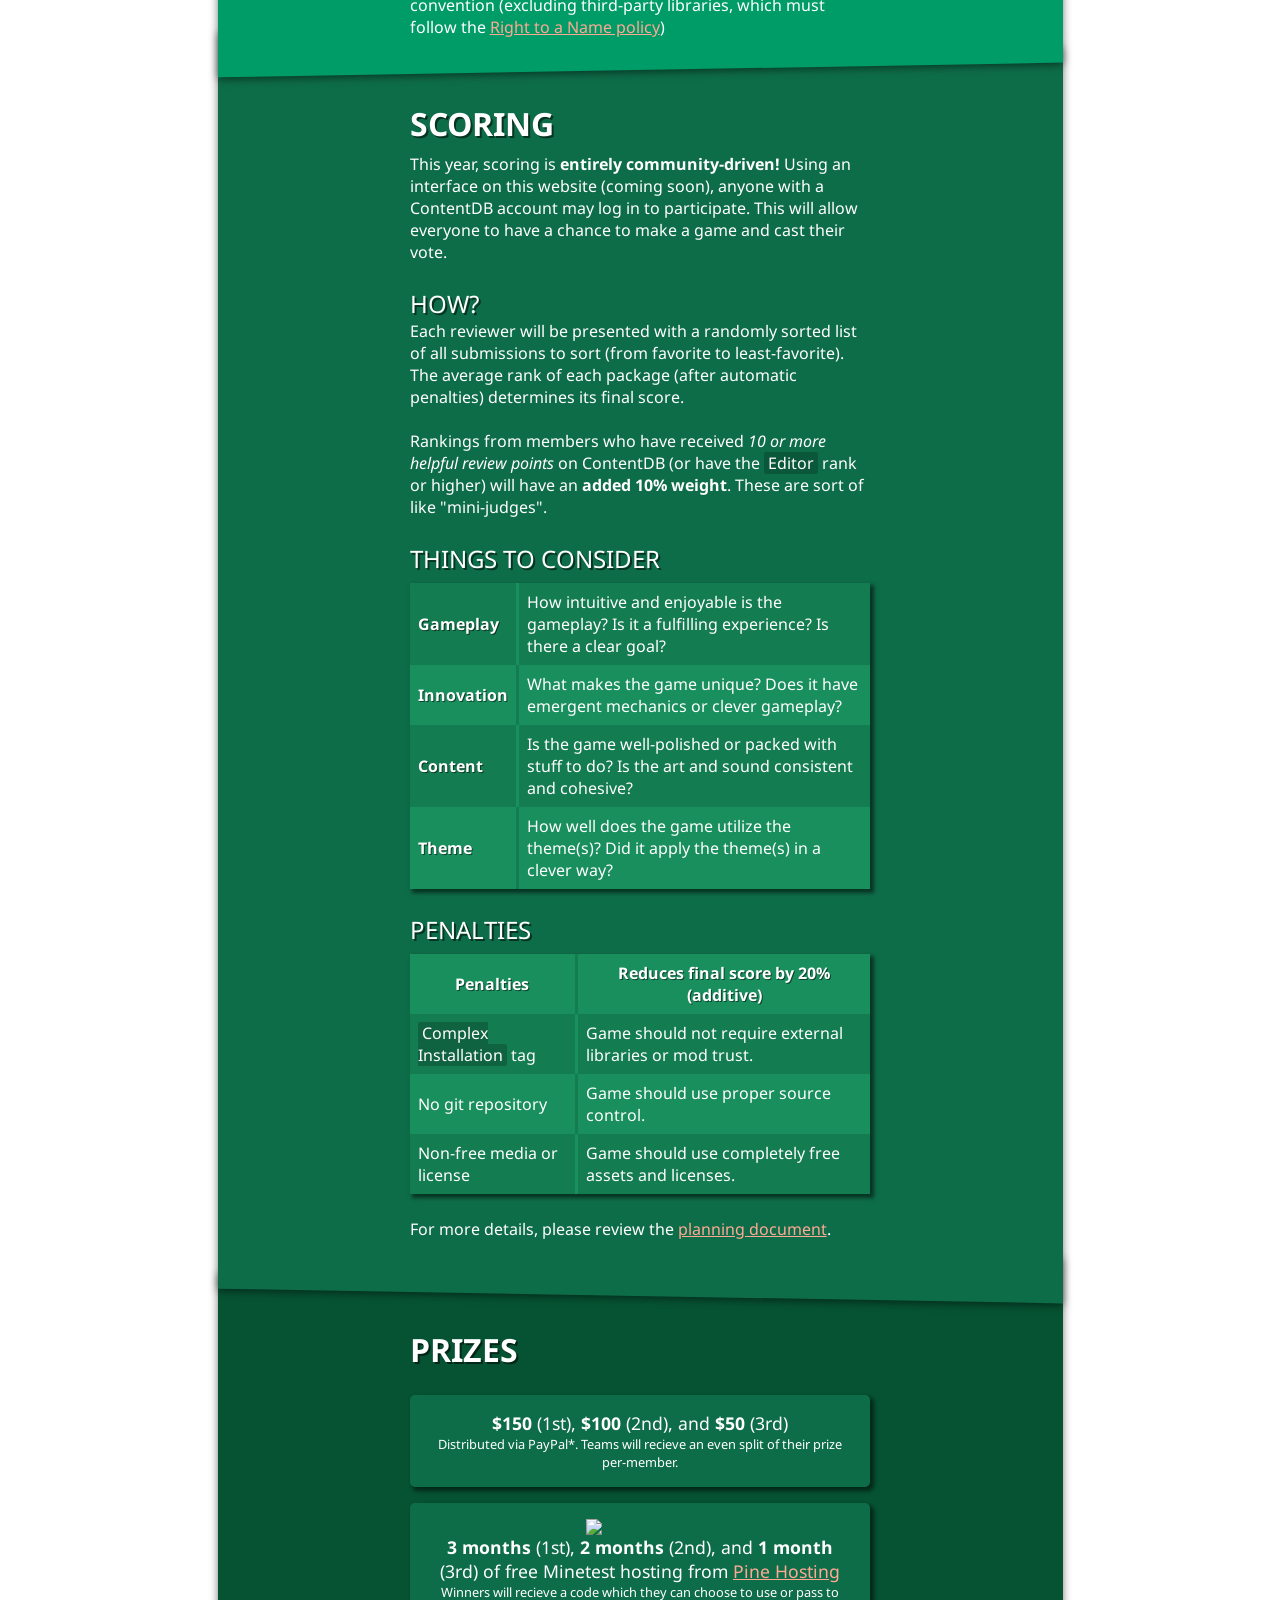
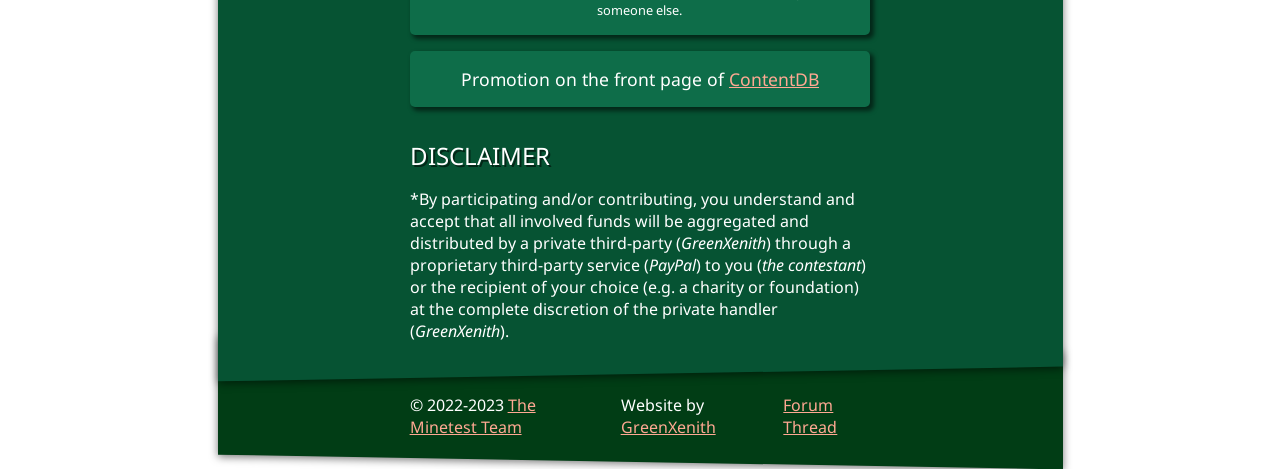
==== commit 82d4255b: "Adjust nav/footer" ====
--- a/site/index.html
+++ b/site/index.html
@@ -25,7 +25,7 @@
                 <li><a href="#schedule">SCHEDULE</a></li>
                 <li><a href="#rules">RULES</a></li>
                 <li><a href="#scoring">SCORING</a></li>
-                <li><a href="#prizes">$</a></li>
+                <li><a href="#prizes">PRIZES</a></li>
             </ul>
             <div>
                 <img alt="icon" src="https://raw.githubusercontent.com/minetest/minetest.github.io/master/media/icon.svg">
@@ -166,10 +166,9 @@
                 <p>*By participating and/or contributing, you understand and accept that all involved funds will be aggregated and distributed by a private third-party (<em>GreenXenith</em>) through a proprietary third-party service (<em>PayPal</em>) to you (<em>the contestant</em>) or the recipient of your choice (e.g. a charity or foundation) at the complete discretion of the private handler (<em>GreenXenith</em>).</p>
             </div>
             <div id="footer" class="content">
-                <span>&copy; 2022-2023 <a href="https://www.minetest.net/" target="
-                    ">The Minetest Team</a></span>
-                <span>Website by <a href="https://www.greenxenith.com/" target="
-                    ">GreenXenith</a></span>
+                <span>&copy; 2022-2023 <a href="https://www.minetest.net/" target="_blank">The Minetest Team</a></span>
+                <span>Website by <a href="https://www.greenxenith.com/" target="_blank">GreenXenith</a></span>
+                <span><a href="https://forum.minetest.net/viewtopic.php?t=29957" target="_blank">Forum Thread</a></span>
             </footer>
         </div>
     </div>
--- a/site/index.css
+++ b/site/index.css
@@ -97,7 +97,7 @@
 
 nav {
     box-shadow: var(--section-shadow);
-    padding-inline: 3rem;
+    padding-inline: 2rem;
     display: flex;
     flex-direction: row;
     justify-content: space-between;
@@ -108,7 +108,7 @@
     height: 4rem;
     background-color: var(--color-1);
     border-bottom: 4px solid rgb(34, 117, 128);
-    font-size: 1.5rem;
+    font-size: 1.25rem;
 }
 
 nav ul {
@@ -449,7 +449,7 @@
     gap: 1rem;
     height: 5rem;
     padding-top: 6rem;
-    padding-bottom: 1rem;
+    padding-bottom: 1.5rem;
 }
 
 @media (max-width: 1000px) {
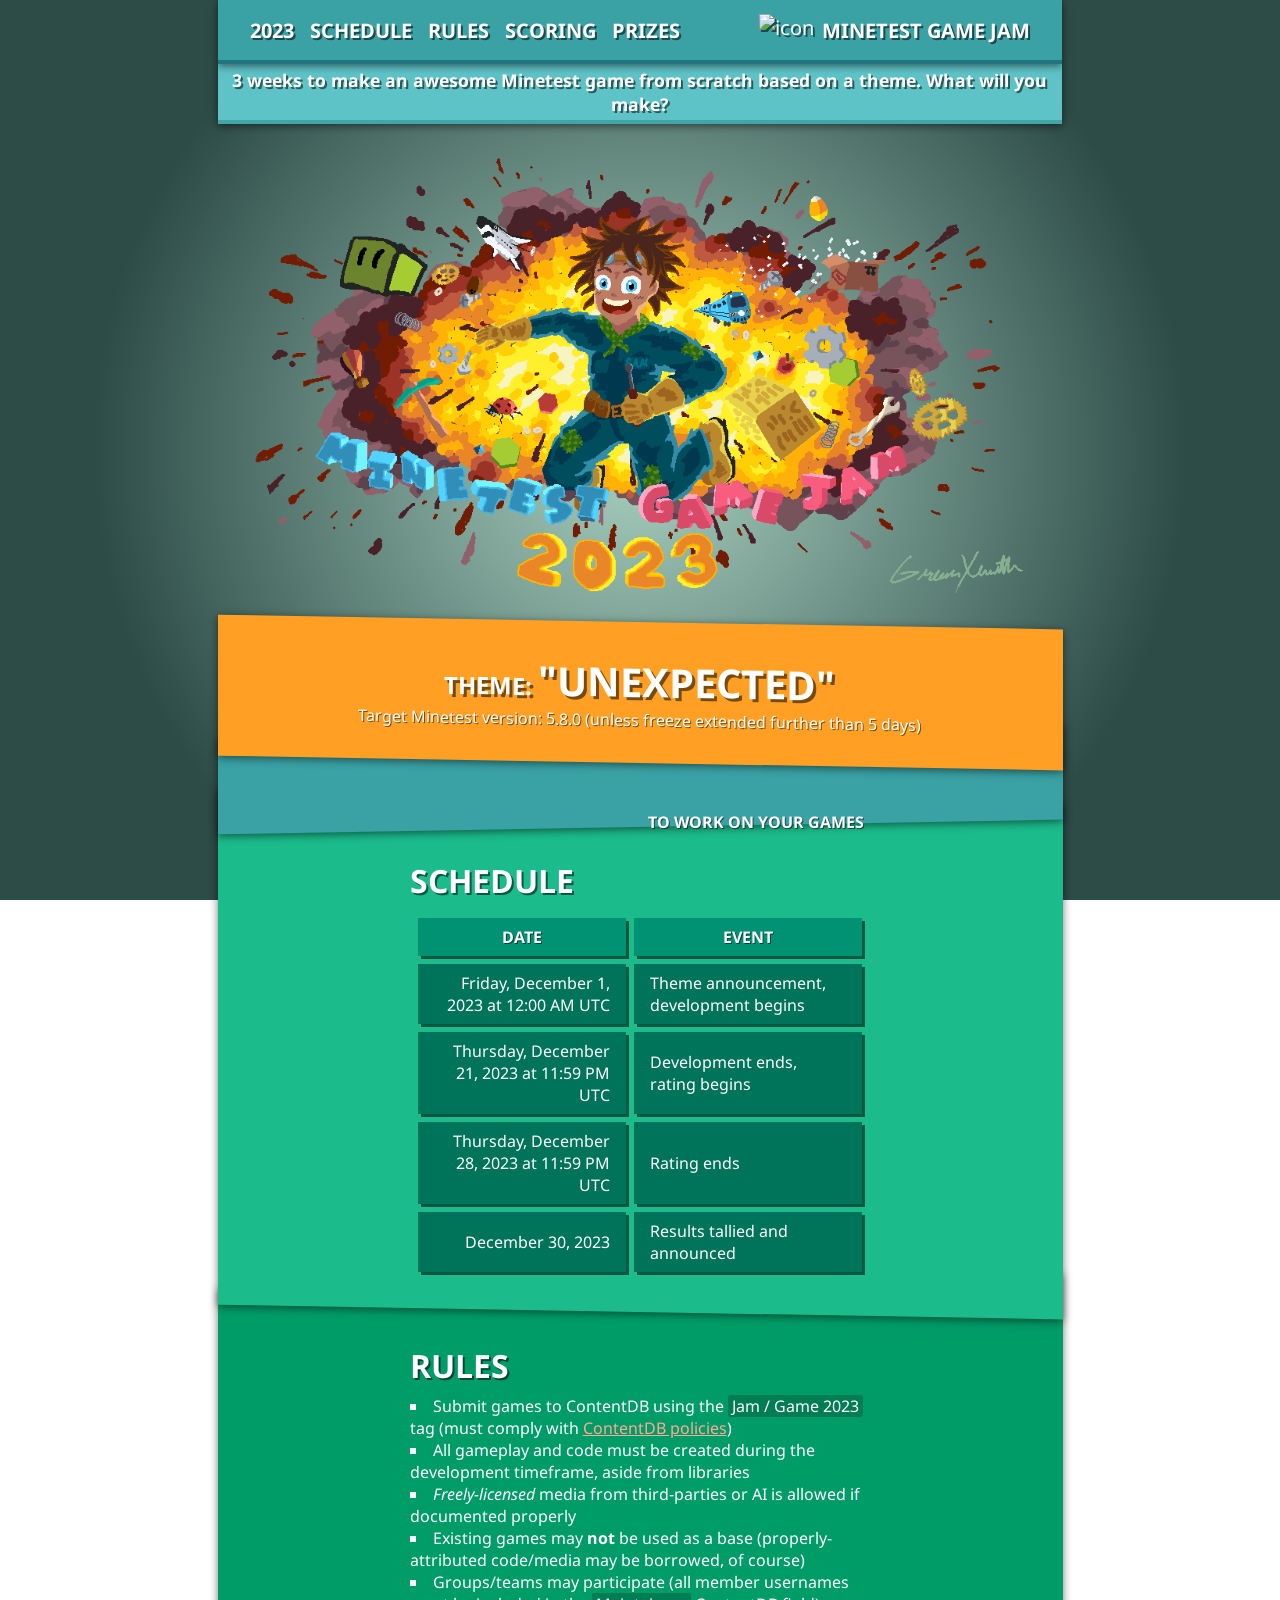
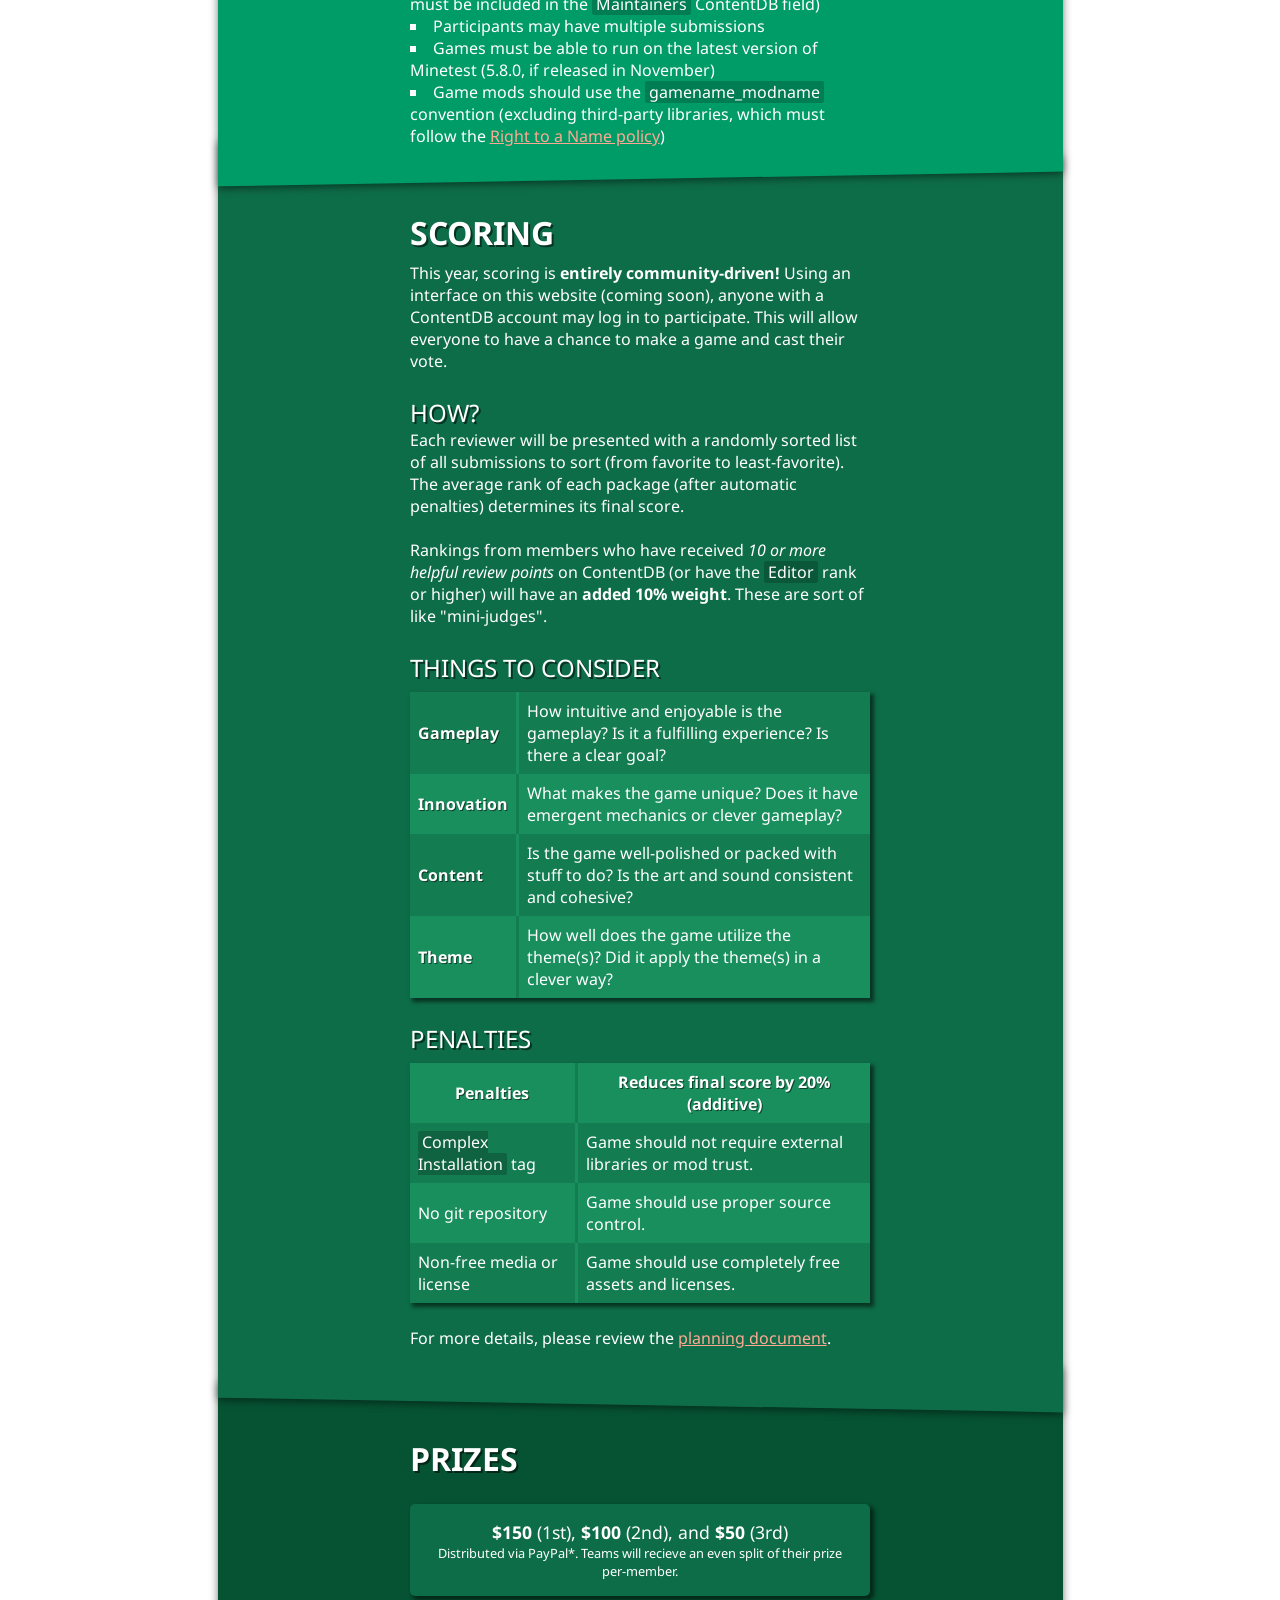
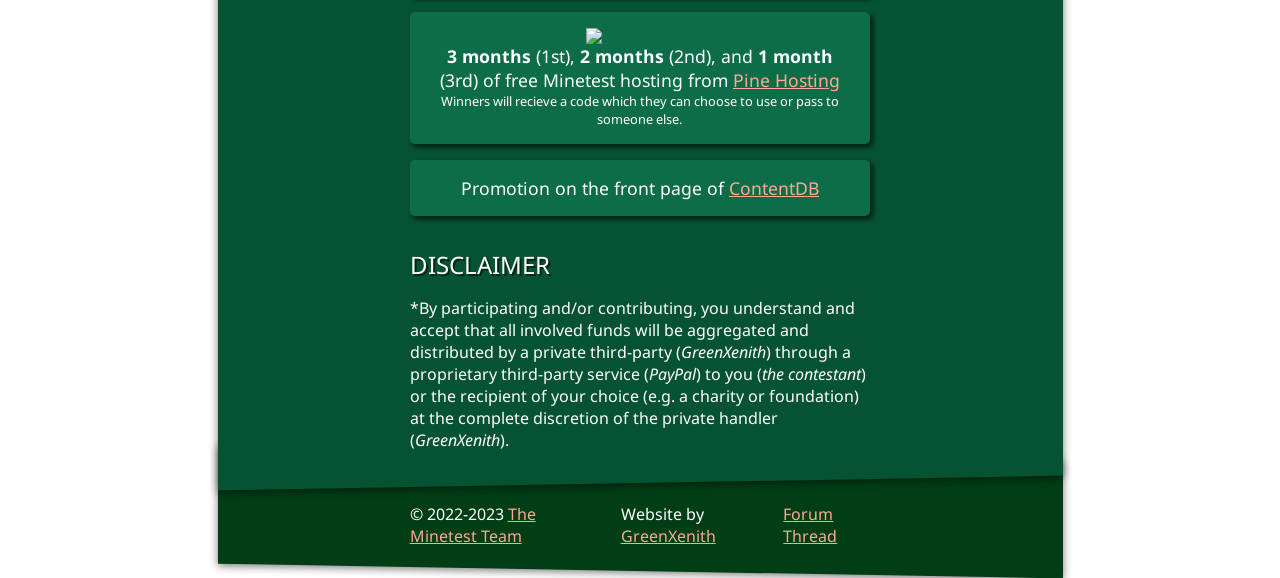
==== commit b4472470: "Add theme" ====
--- a/site/index.html
+++ b/site/index.html
@@ -42,10 +42,14 @@
         </div>
 
         <div id="main">
+            <div id="theme">
+                <div>Theme: <span id="word">"Unexpected"</span></div>
+                <sub id="target_ver">Target Minetest version: 5.8.0 (unless freeze extended further than 5 days)</sub>
+            </div>
             <div id="countdown">
                 <div id="timer">
                     <div id="clock"></div>
-                    <div id="next-event">until jam begins</div>
+                    <div id="next-event">to work on your games</div> <!-- hotfix -->
                 </div>
             </div>
             <div id="schedule" class="content">
--- a/site/index.css
+++ b/site/index.css
@@ -1,13 +1,16 @@
 /* Config */
 :root {
-    --color-1: rgb(58, 161, 165);
-    --color-2: rgb(27, 187, 139);
-    --color-3: rgb(0, 156, 104);
-    --color-4: rgb(14, 109, 73);
-    --color-5: rgb(6, 83, 51);
-    --color-6: rgb(1, 61, 21);
-
-    --sections: 6;
+    --color-1: #ffa024;
+    --color-2: rgb(58, 161, 165);
+    --color-3: rgb(27, 187, 139);
+    --color-4: rgb(0, 156, 104);
+    --color-5: rgb(14, 109, 73);
+    --color-6: rgb(6, 83, 51);
+    --color-7: rgb(1, 61, 21);
+
+    --color-main: var(--color-2);
+
+    --sections: 7;
     --shadow-color: #00000088;
     --section-shadow: 0 2px 8px var(--shadow-color);
 }
@@ -67,7 +70,7 @@
 }
 
 html, body {
-    scrollbar-color: var(--color-1) transparent;
+    scrollbar-color: var(--color-main) transparent;
     scroll-behavior: smooth;
     box-sizing: border-box;
     height: 100%; width: 100%;
@@ -75,11 +78,11 @@
 }
 
 ::-webkit-scrollbar-thumb {
-    background: var(--color-1);
+    background: var(--color-main);
 }
 
 ::-webkit-scrollbar, ::-webkit-scrollbar-track {
-    background: var(--color-1);
+    background: var(--color-main);
 }
 
 body {
@@ -106,7 +109,7 @@
     z-index: calc(var(--sections) + 1);
     width: 66%;
     height: 4rem;
-    background-color: var(--color-1);
+    background-color: var(--color-main);
     border-bottom: 4px solid rgb(34, 117, 128);
     font-size: 1.25rem;
 }
@@ -223,7 +226,36 @@
     font-weight: bold;
 }
 
+#theme {
+    transform-origin: bottom right;
+    display: flex;
+    justify-content: center;
+    align-items: center;
+    flex-direction: column;
+    padding-inline: 3rem;
+}
+
+#theme div, #theme span#word  {
+    font-size: 1.5rem;
+    font-weight: bold;
+    text-shadow: 3px 3px var(--shadow-color);
+    text-transform: uppercase;
+}
+
+#theme span#word {
+    font-size: 2.5rem;
+}
+
+#theme > * {
+    transform: skewY(1deg);
+    font-size: 1rem;
+    text-shadow: 1px 1px var(--shadow-color);
+}
+
+
+
 #main {
+    margin-top: 3rem;
     margin-bottom: 5rem;
 }
 
@@ -246,11 +278,11 @@
 }
 
 #main > *:nth-child(2n)::before {
+    transform: skewY(-1deg);
+}
+
+#main > *:nth-child(2n-1)::before {
     transform: skewY(1deg);
-}
-
-#main > *:nth-child(2n-1)::before {
-    transform: skewY(-1deg);
 }
 
 #main > *:nth-child(1) {
@@ -277,6 +309,10 @@
     z-index: calc(var(--sections) - 5);
 }
 
+#main > *:nth-child(7) {
+    z-index: calc(var(--sections) - 6);
+}
+
 #main > *:nth-child(1)::before {
     background-color: var(--color-1);
 }
@@ -301,17 +337,16 @@
     background-color: var(--color-6);
 }
 
+#main > *:nth-child(7)::before {
+    background-color: var(--color-7);
+}
+
 #countdown {
+    padding-top: 4rem;
     transform-origin: bottom right;
     display: flex;
     justify-content: center;
     align-items: center;
-    transform: skewY(-1deg);
-    height: 7rem;
-}
-
-#countdown::before {
-    transform: skewY(0) !important;
 }
 
 #timer {
@@ -423,7 +458,7 @@
     flex-direction: column;
     align-items: center;
     text-align: center;
-    background-color: var(--color-4);
+    background-color: var(--color-5);
     margin-top: 1rem;
     padding: 1rem;
     border-radius: 5px;
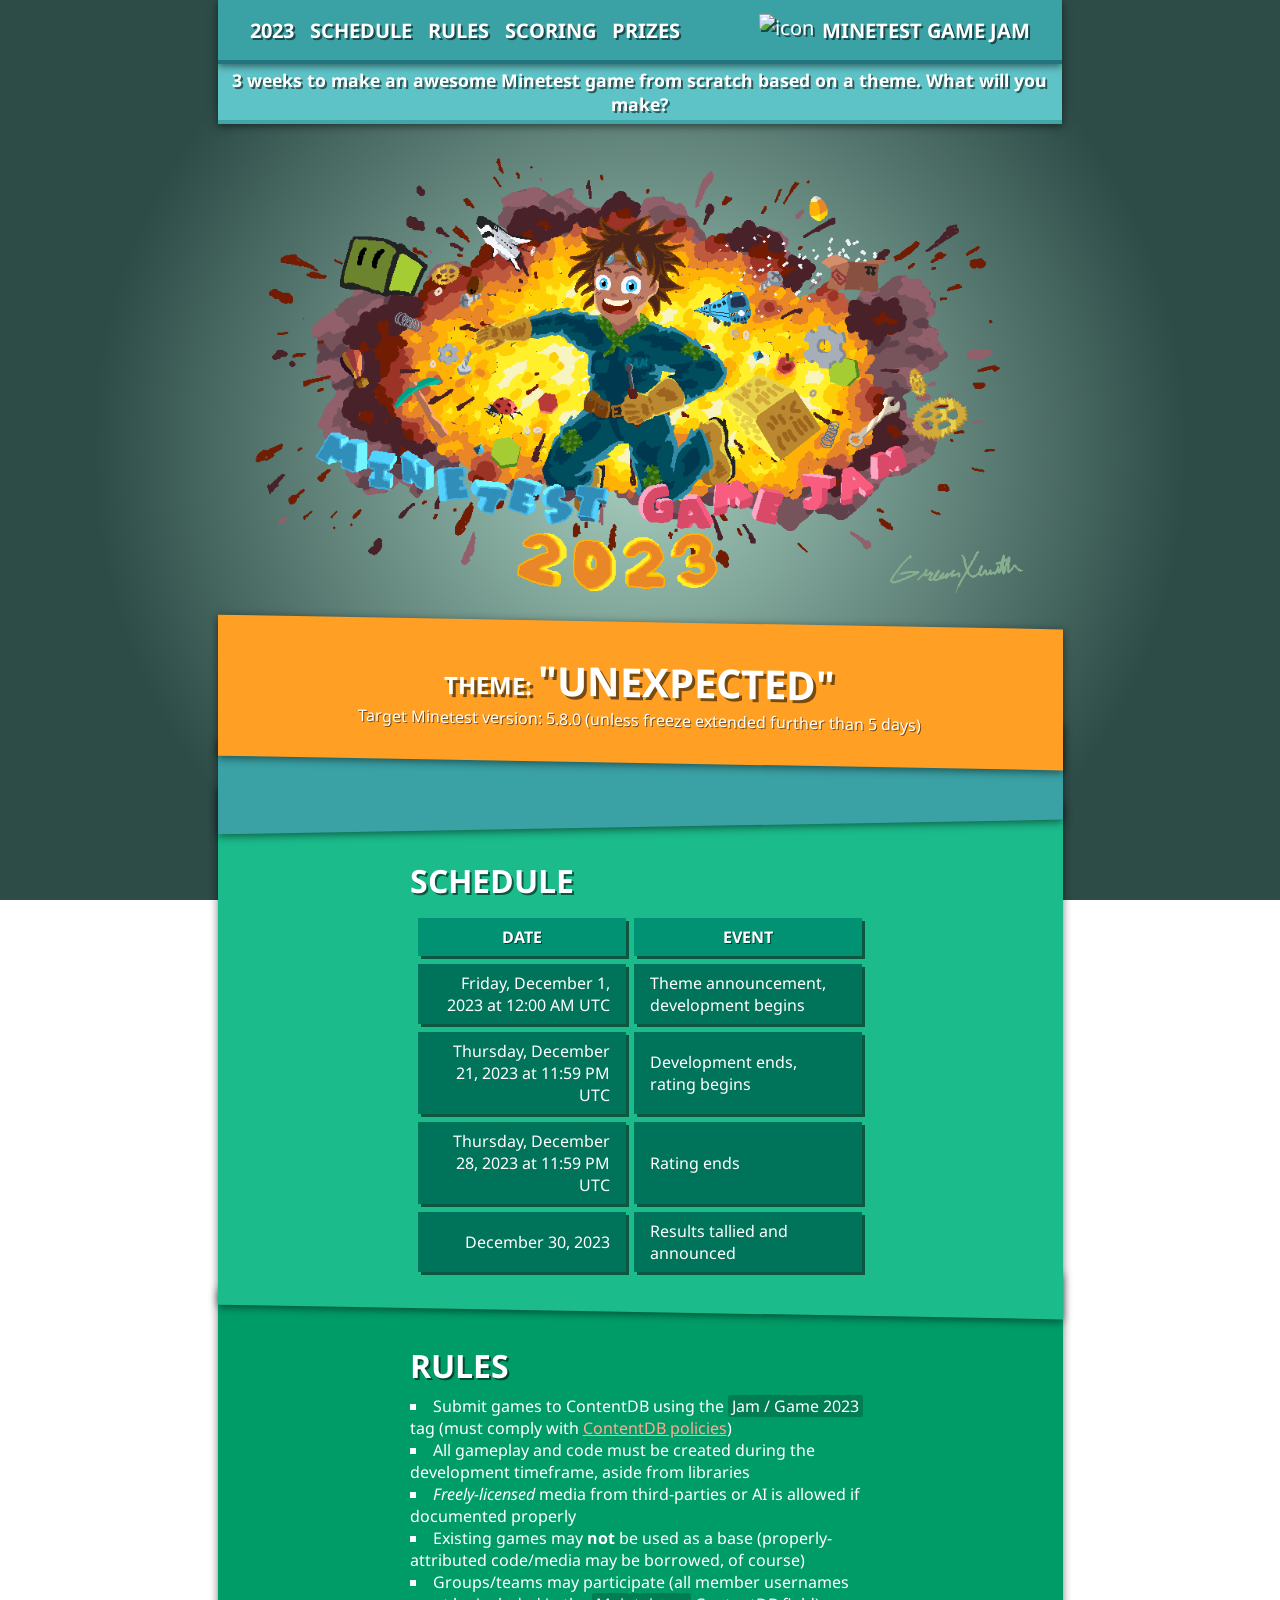
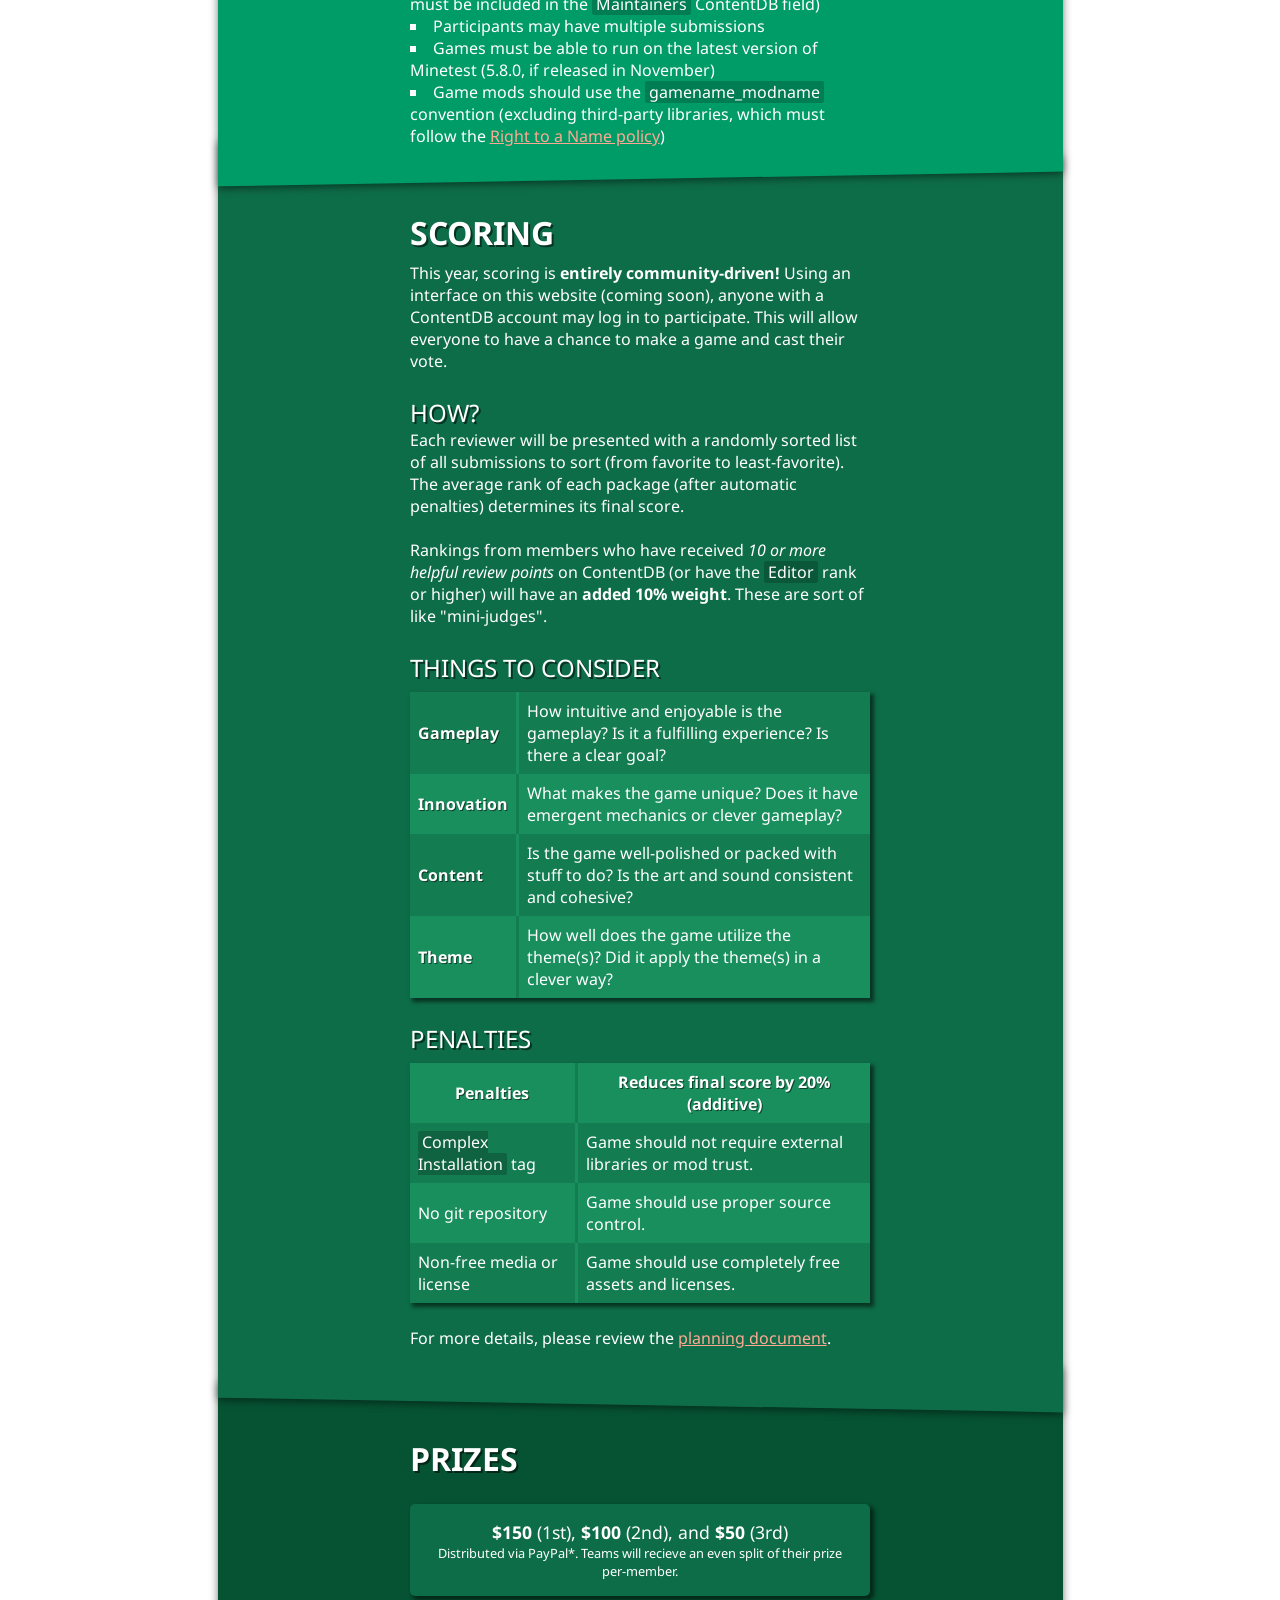
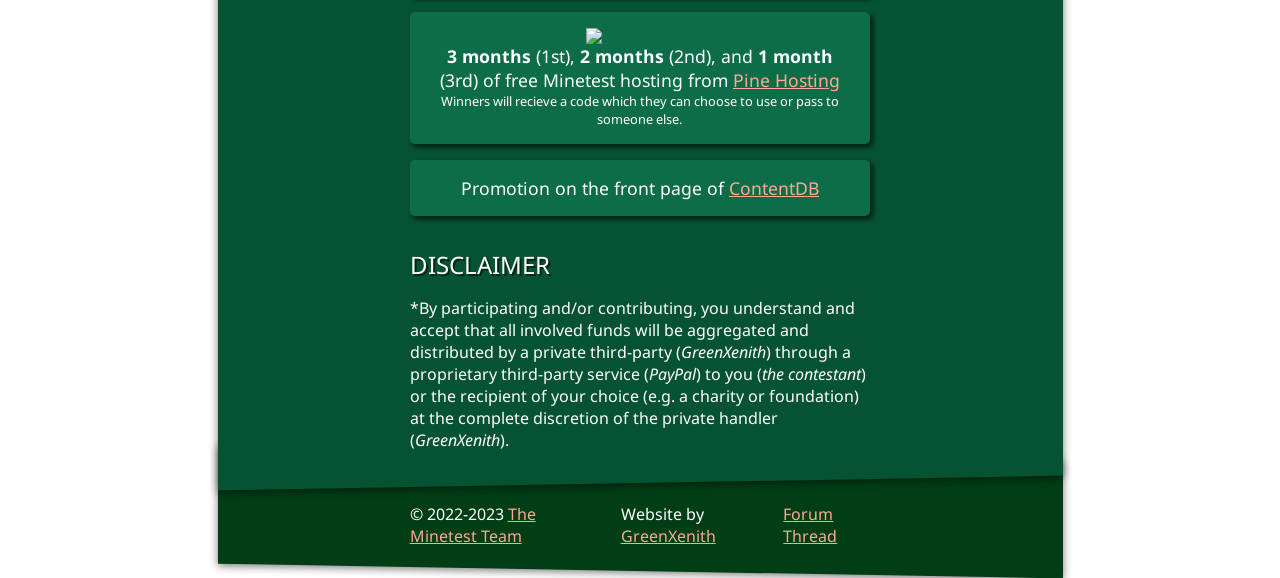
==== commit 4dd3df0d: "Fix timer" ====
--- a/site/index.html
+++ b/site/index.html
@@ -49,7 +49,7 @@
             <div id="countdown">
                 <div id="timer">
                     <div id="clock"></div>
-                    <div id="next-event">to work on your games</div> <!-- hotfix -->
+                    <div id="next-event"></div>
                 </div>
             </div>
             <div id="schedule" class="content">
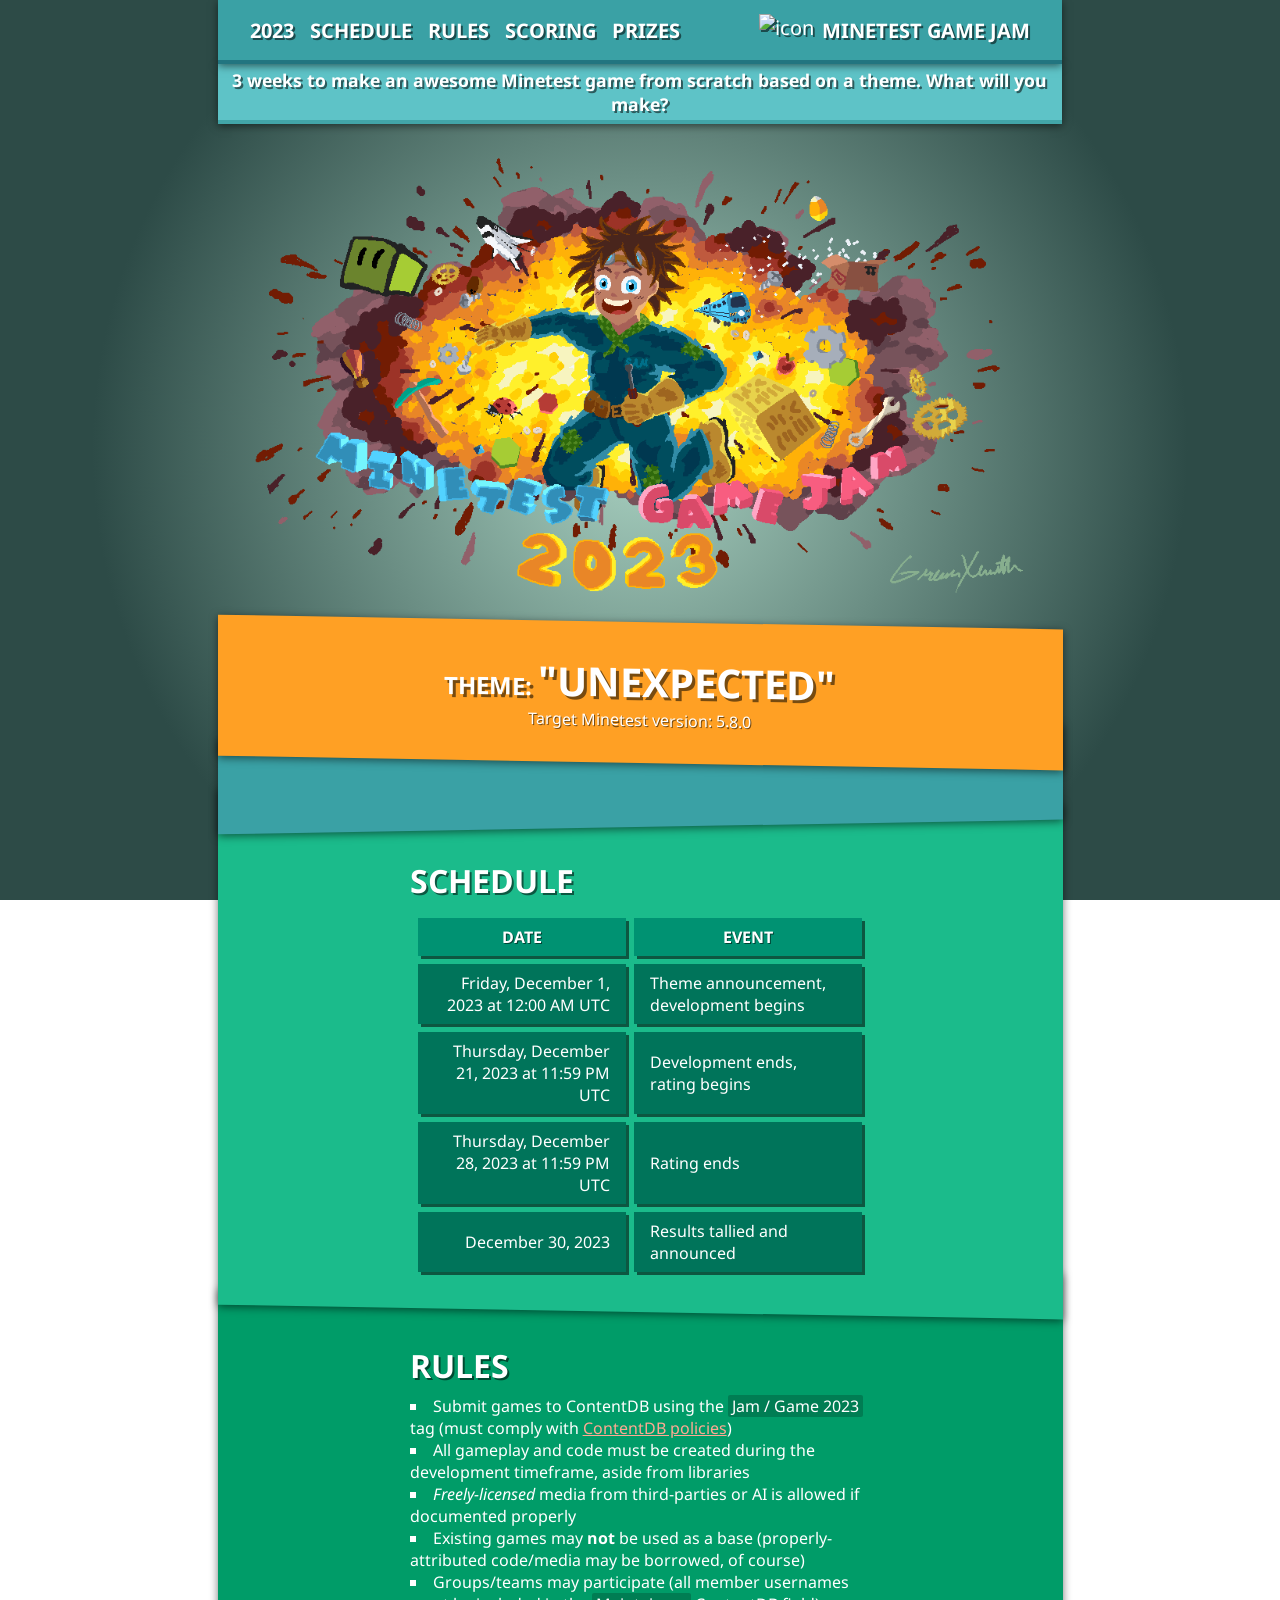
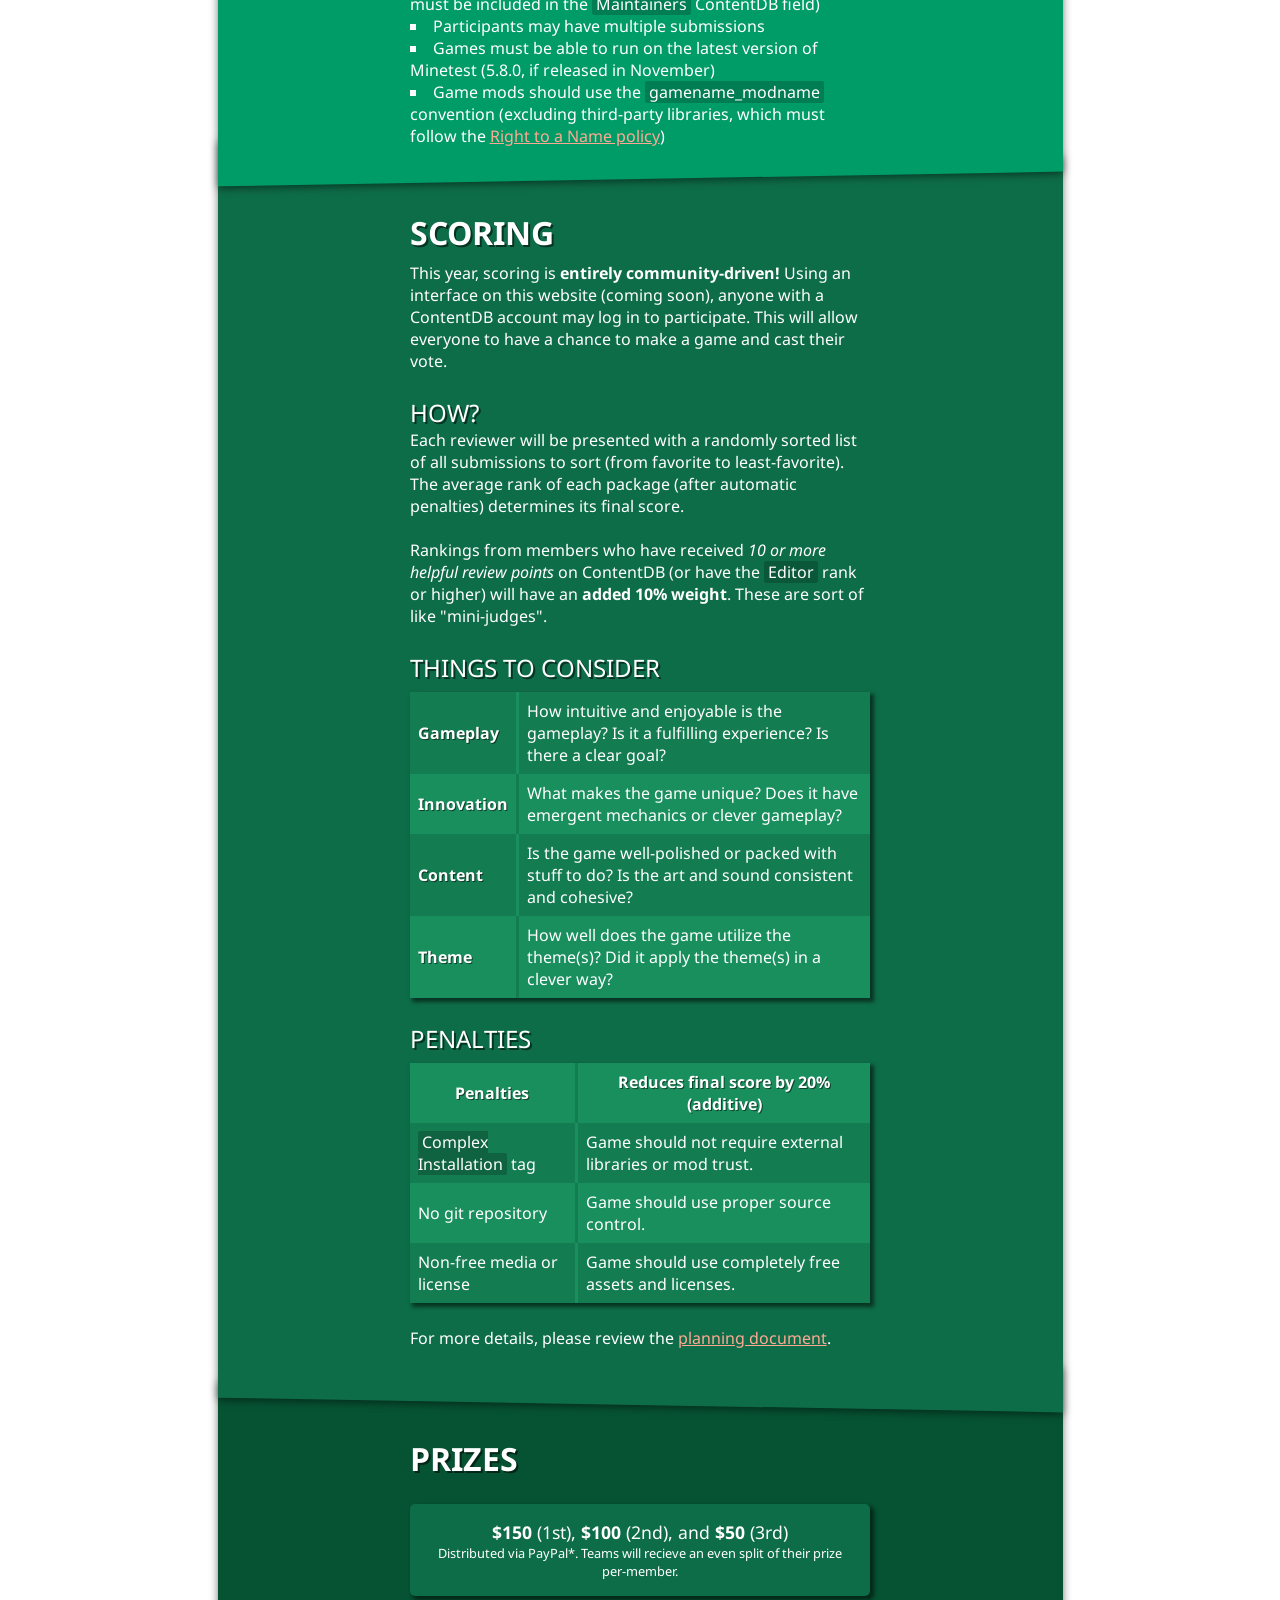
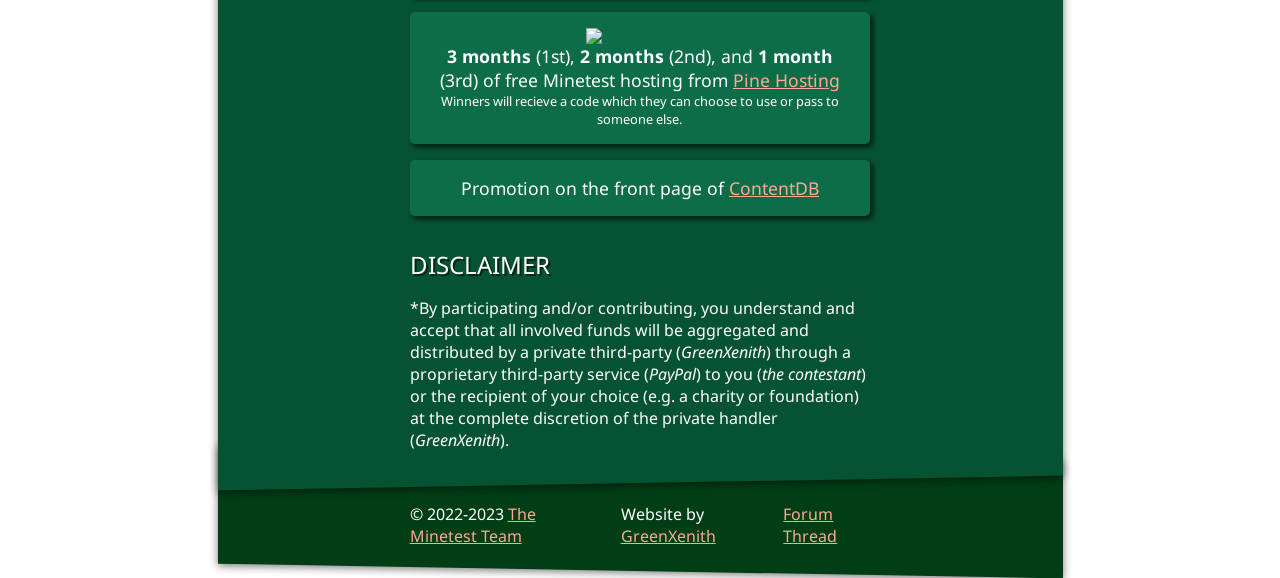
==== commit 43054cb1: "Target Minetest 5.8.0" ====
--- a/site/index.html
+++ b/site/index.html
@@ -44,7 +44,7 @@
         <div id="main">
             <div id="theme">
                 <div>Theme: <span id="word">"Unexpected"</span></div>
-                <sub id="target_ver">Target Minetest version: 5.8.0 (unless freeze extended further than 5 days)</sub>
+                <sub id="target_ver">Target Minetest version: 5.8.0</sub>
             </div>
             <div id="countdown">
                 <div id="timer">
